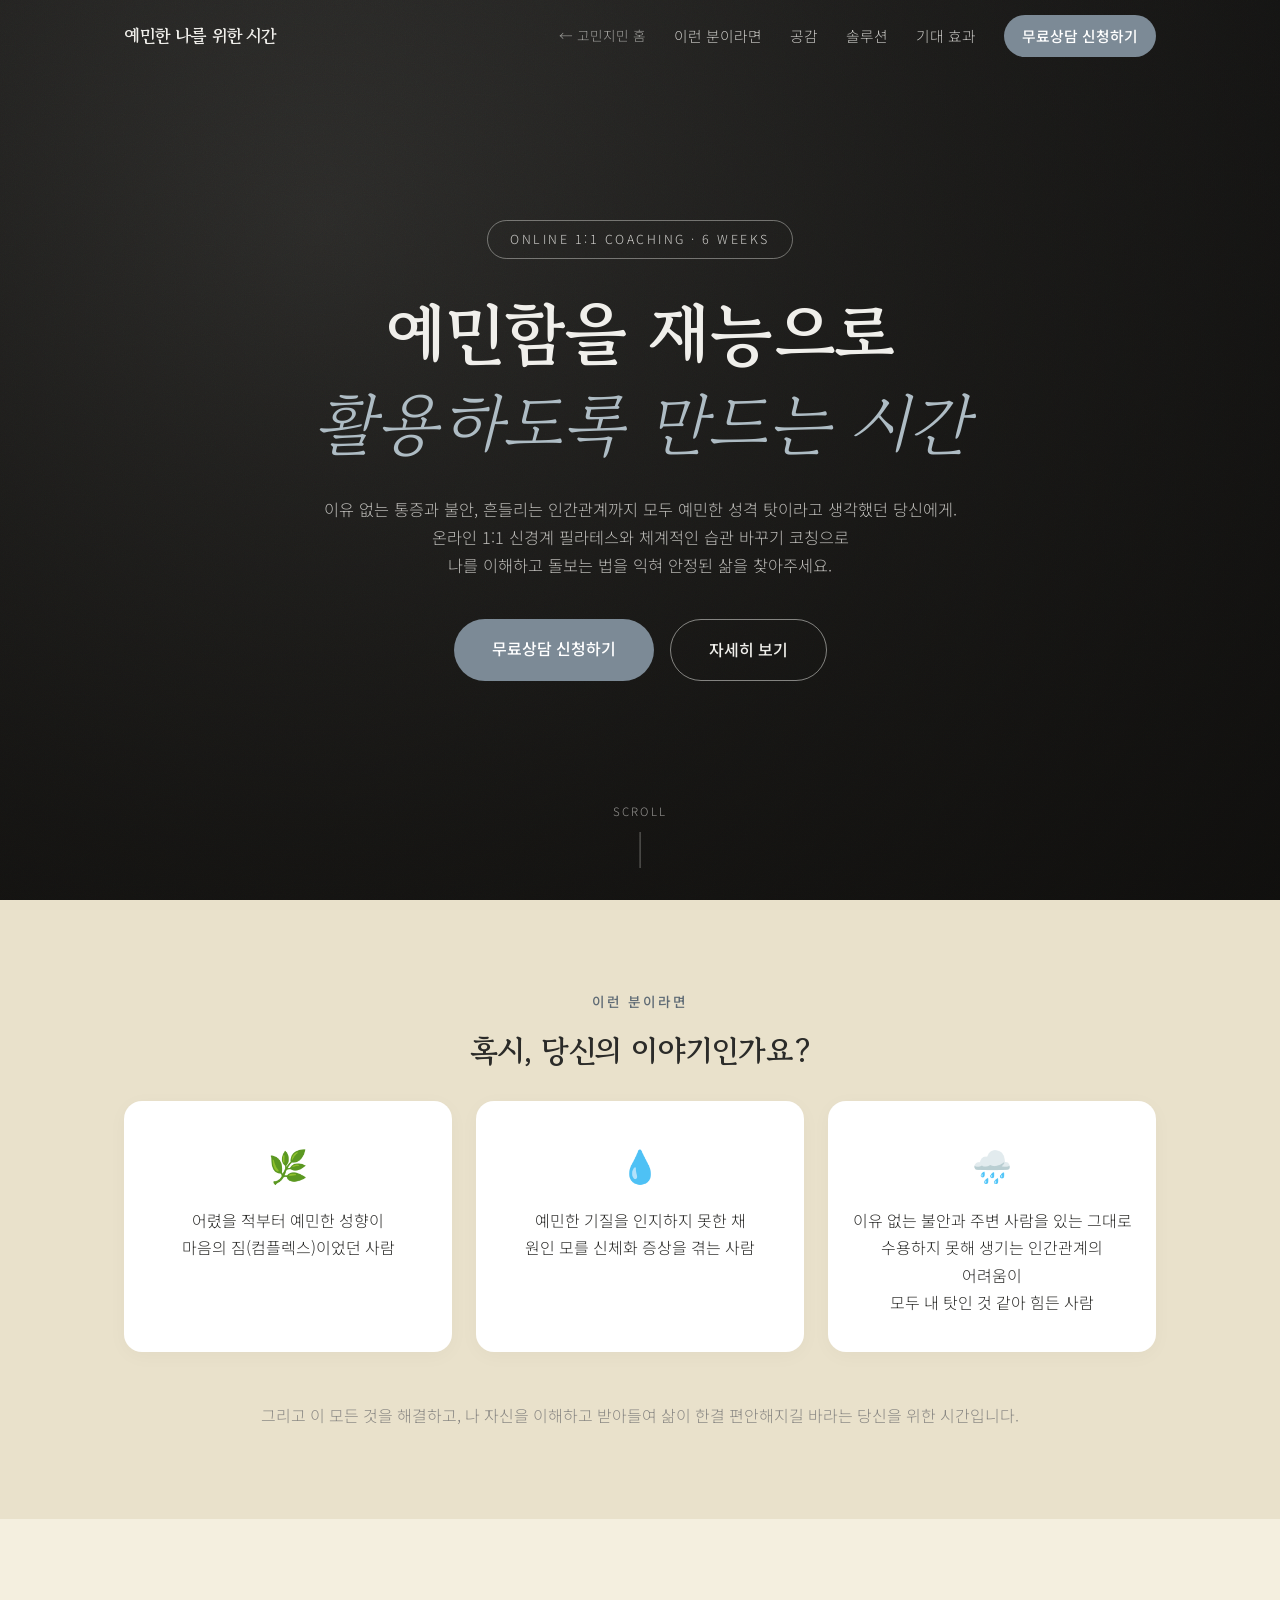
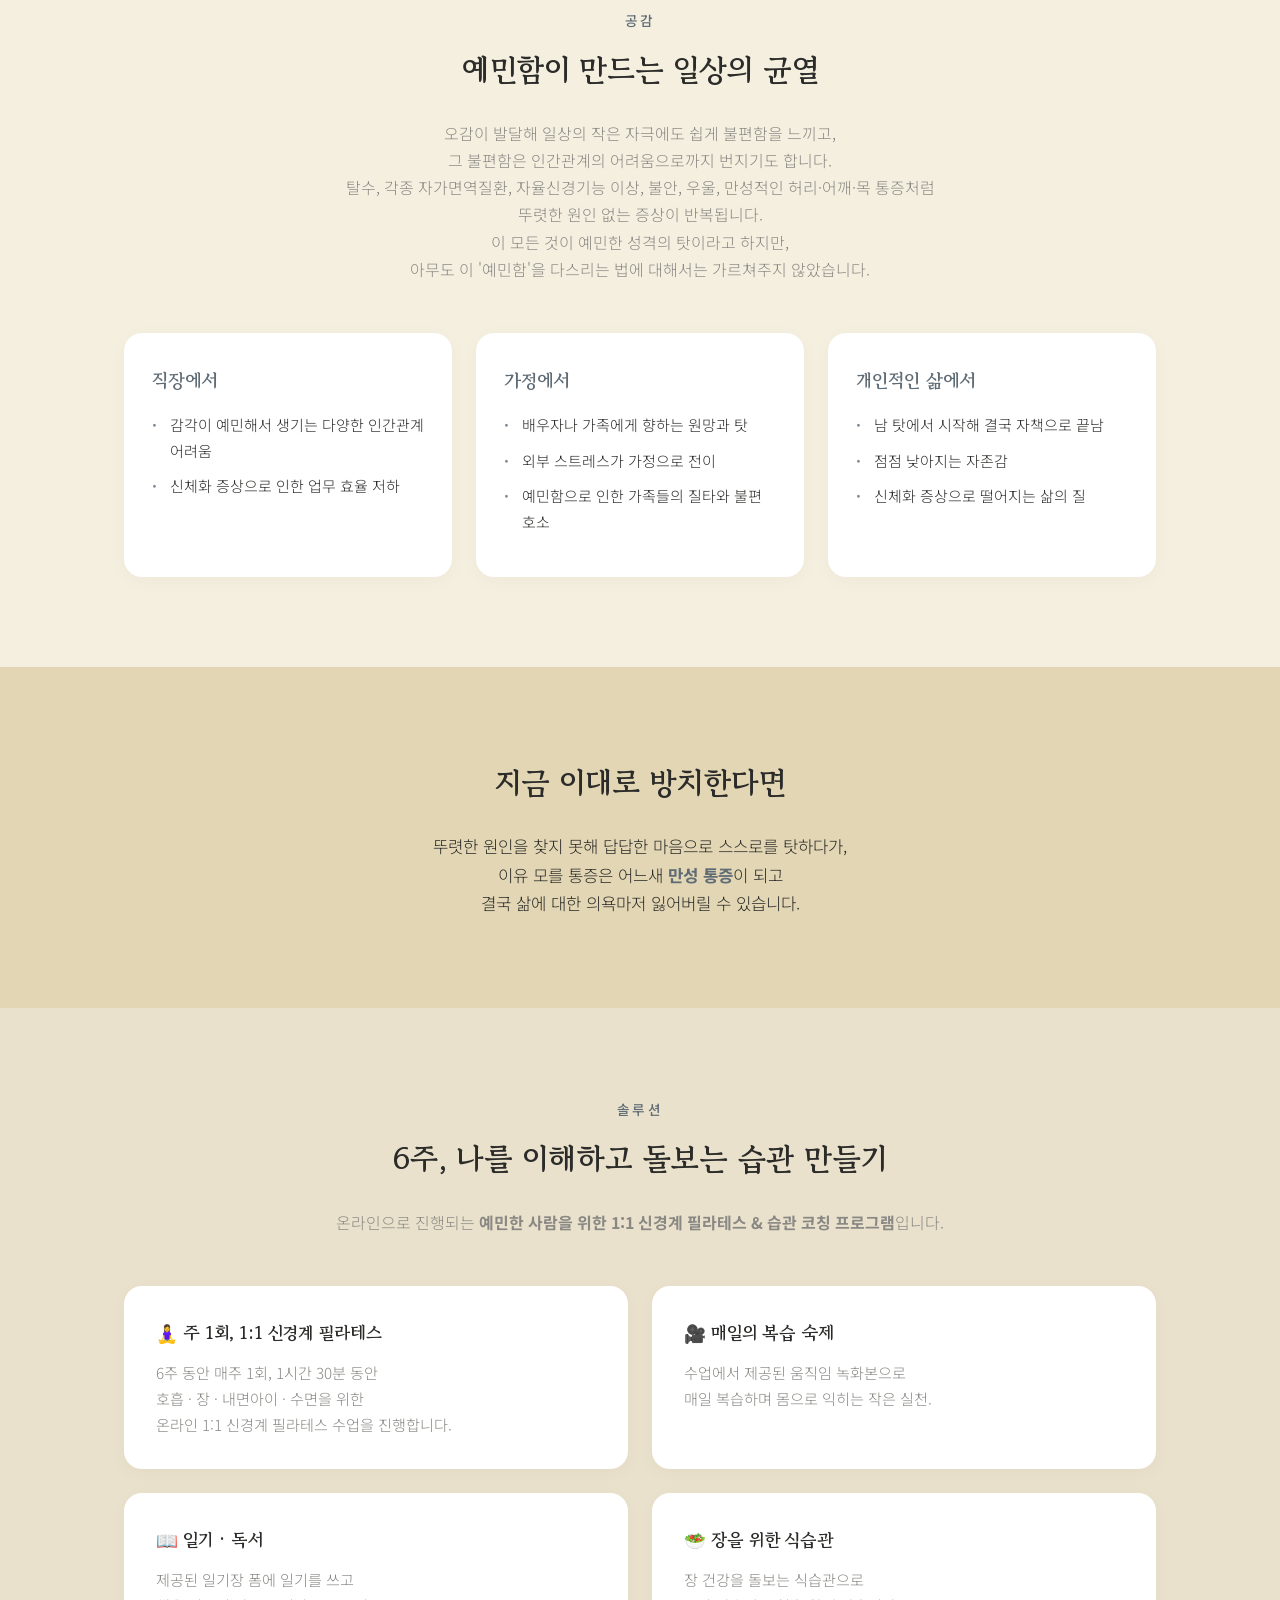
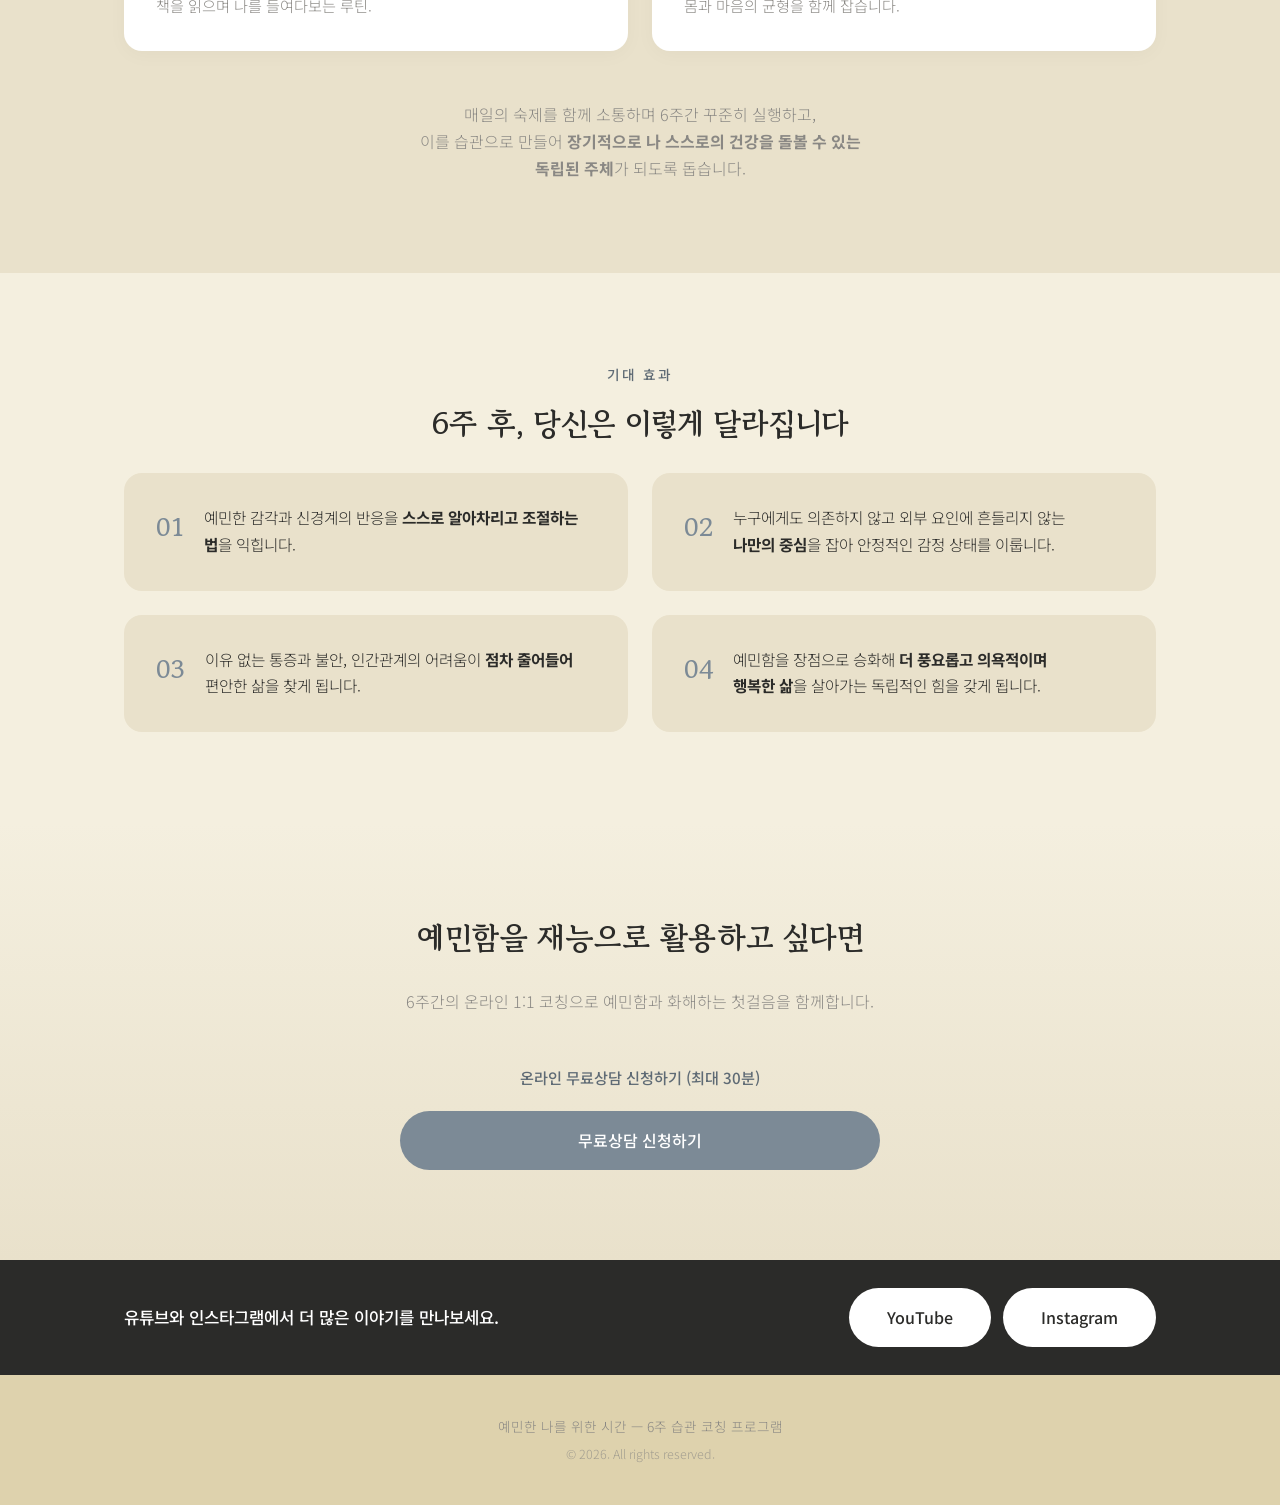
==== programs/sensitive-time/index.html @ d0cdda0f "Initial commit: 고민지민 코치 홈페이지" ====
<!DOCTYPE html>
<html lang="ko">
<head>
  <meta charset="UTF-8" />
  <meta name="viewport" content="width=device-width, initial-scale=1.0" />
  <title>예민한 나를 위한 시간 | 6주 습관 코칭 프로그램</title>
  <link rel="preconnect" href="https://fonts.googleapis.com">
  <link rel="preconnect" href="https://fonts.gstatic.com" crossorigin>
  <link href="https://fonts.googleapis.com/css2?family=Gowun+Batang:wght@400;700&family=Noto+Sans+KR:wght@300;400;500;700&display=swap" rel="stylesheet">
  <link rel="stylesheet" href="style.css" />
</head>
<body>

  <!-- Header -->
  <header class="header">
    <div class="container header__inner">
      <div class="logo">예민한 나를 위한 시간</div>
      <nav class="nav">
        <a href="../../index.html" class="nav__home">← 고민지민 홈</a>
        <a href="#about">이런 분이라면</a>
        <a href="#problem">공감</a>
        <a href="#solution">솔루션</a>
        <a href="#result">기대 효과</a>
        <a href="#apply" class="nav__cta">무료상담 신청하기</a>
      </nav>
    </div>
  </header>

  <!-- Hero -->
  <section class="hero">
    <div class="hero__bg"></div>
    <div class="container hero__inner">
      <p class="hero__badge">ONLINE 1:1 COACHING · 6 WEEKS</p>
      <h1 class="hero__title">
        예민함을 재능으로<br />
        <span class="hero__title--accent">활용하도록 만드는 시간</span>
      </h1>
      <p class="hero__desc">
        이유 없는 통증과 불안, 흔들리는 인간관계까지 모두 예민한 성격 탓이라고 생각했던 당신에게.<br />
        온라인 1:1 신경계 필라테스와 체계적인 습관 바꾸기 코칭으로<br />
        나를 이해하고 돌보는 법을 익혀 안정된 삶을 찾아주세요.
      </p>
      <div class="hero__actions">
        <a href="#apply" class="btn btn--primary">무료상담 신청하기</a>
        <a href="#about" class="btn btn--ghost">자세히 보기</a>
      </div>
    </div>
    <div class="hero__scroll">Scroll</div>
  </section>

  <!-- 타겟 고객 -->
  <section id="about" class="section section--alt">
    <div class="container">
      <p class="section__label">이런 분이라면</p>
      <h2 class="section__title">혹시, 당신의 이야기인가요?</h2>
      <div class="grid grid--3">
        <div class="card">
          <div class="card__icon">🌿</div>
          <p>어렸을 적부터 예민한 성향이<br />마음의 짐(컴플렉스)이었던 사람</p>
        </div>
        <div class="card">
          <div class="card__icon">💧</div>
          <p>예민한 기질을 인지하지 못한 채<br />원인 모를 신체화 증상을 겪는 사람</p>
        </div>
        <div class="card">
          <div class="card__icon">🌧️</div>
          <p>이유 없는 불안과 주변 사람을 있는 그대로<br />수용하지 못해 생기는 인간관계의 어려움이<br />모두 내 탓인 것 같아 힘든 사람</p>
        </div>
      </div>
      <p class="section__sub">
        그리고 이 모든 것을 해결하고, 나 자신을 이해하고 받아들여<br class="br-mobile" />
        삶이 한결 편안해지길 바라는 당신을 위한 시간입니다.
      </p>
    </div>
  </section>

  <!-- 문제 -->
  <section id="problem" class="section">
    <div class="container">
      <p class="section__label">공감</p>
      <h2 class="section__title">예민함이 만드는 일상의 균열</h2>
      <p class="section__sub">
        오감이 발달해 일상의 작은 자극에도 쉽게 불편함을 느끼고,<br />
        그 불편함은 인간관계의 어려움으로까지 번지기도 합니다.<br />
        탈수, 각종 자가면역질환, 자율신경기능 이상, 불안, 우울, 만성적인 허리·어깨·목 통증처럼<br />
        뚜렷한 원인 없는 증상이 반복됩니다.<br />
        이 모든 것이 예민한 성격의 탓이라고 하지만,<br />
        아무도 이 '예민함'을 다스리는 법에 대해서는 가르쳐주지 않았습니다.
      </p>

      <div class="grid grid--3">
        <div class="problem-card">
          <h3>직장에서</h3>
          <ul>
            <li>감각이 예민해서 생기는 다양한 인간관계 어려움</li>
            <li>신체화 증상으로 인한 업무 효율 저하</li>
          </ul>
        </div>
        <div class="problem-card">
          <h3>가정에서</h3>
          <ul>
            <li>배우자나 가족에게 향하는 원망과 탓</li>
            <li>외부 스트레스가 가정으로 전이</li>
            <li>예민함으로 인한 가족들의 질타와 불편 호소</li>
          </ul>
        </div>
        <div class="problem-card">
          <h3>개인적인 삶에서</h3>
          <ul>
            <li>남 탓에서 시작해 결국 자책으로 끝남</li>
            <li>점점 낮아지는 자존감</li>
            <li>신체화 증상으로 떨어지는 삶의 질</li>
          </ul>
        </div>
      </div>
    </div>
  </section>

  <!-- 최악의 상황 -->
  <section class="section section--warning">
    <div class="container">
      <h2 class="section__title section__title--center">
        지금 이대로 방치한다면
      </h2>
      <p class="warning__text">
        뚜렷한 원인을 찾지 못해 답답한 마음으로 스스로를 탓하다가,<br />
        이유 모를 통증은 어느새 <strong>만성 통증</strong>이 되고<br />
        결국 삶에 대한 의욕마저 잃어버릴 수 있습니다.
      </p>
    </div>
  </section>

  <!-- 솔루션 -->
  <section id="solution" class="section section--alt">
    <div class="container">
      <p class="section__label">솔루션</p>
      <h2 class="section__title">6주, 나를 이해하고 돌보는 습관 만들기</h2>
      <p class="section__sub">
        온라인으로 진행되는 <strong>예민한 사람을 위한 1:1 신경계 필라테스 &amp; 습관 코칭 프로그램</strong>입니다.
      </p>

      <div class="grid grid--2">
        <div class="solution-card">
          <h3>🧘‍♀️ 주 1회, 1:1 신경계 필라테스</h3>
          <p>6주 동안 매주 1회, 1시간 30분 동안<br />호흡 · 장 · 내면아이 · 수면을 위한<br />온라인 1:1 신경계 필라테스 수업을 진행합니다.</p>
        </div>
        <div class="solution-card">
          <h3>🎥 매일의 복습 숙제</h3>
          <p>수업에서 제공된 움직임 녹화본으로<br />매일 복습하며 몸으로 익히는 작은 실천.</p>
        </div>
        <div class="solution-card">
          <h3>📖 일기 · 독서</h3>
          <p>제공된 일기장 폼에 일기를 쓰고<br />책을 읽으며 나를 들여다보는 루틴.</p>
        </div>
        <div class="solution-card">
          <h3>🥗 장을 위한 식습관</h3>
          <p>장 건강을 돌보는 식습관으로<br />몸과 마음의 균형을 함께 잡습니다.</p>
        </div>
      </div>

      <p class="section__sub">
        매일의 숙제를 함께 소통하며 6주간 꾸준히 실행하고,<br />
        이를 습관으로 만들어 <strong>장기적으로 나 스스로의 건강을 돌볼 수 있는<br />
        독립된 주체</strong>가 되도록 돕습니다.
      </p>
    </div>
  </section>

  <!-- 결과 -->
  <section id="result" class="section">
    <div class="container">
      <p class="section__label">기대 효과</p>
      <h2 class="section__title">6주 후, 당신은 이렇게 달라집니다</h2>
      <div class="grid grid--2">
        <div class="result-card">
          <div class="result-card__num">01</div>
          <p>예민한 감각과 신경계의 반응을 <strong>스스로 알아차리고 조절하는 법</strong>을 익힙니다.</p>
        </div>
        <div class="result-card">
          <div class="result-card__num">02</div>
          <p>누구에게도 의존하지 않고 외부 요인에 흔들리지 않는<br /><strong>나만의 중심</strong>을 잡아 안정적인 감정 상태를 이룹니다.</p>
        </div>
        <div class="result-card">
          <div class="result-card__num">03</div>
          <p>이유 없는 통증과 불안, 인간관계의 어려움이 <strong>점차 줄어들어</strong><br />편안한 삶을 찾게 됩니다.</p>
        </div>
        <div class="result-card">
          <div class="result-card__num">04</div>
          <p>예민함을 장점으로 승화해 <strong>더 풍요롭고 의욕적이며<br />행복한 삶</strong>을 살아가는 독립적인 힘을 갖게 됩니다.</p>
        </div>
      </div>
    </div>
  </section>

  <!-- CTA / 신청 -->
  <section id="apply" class="section section--cta">
    <div class="container cta__inner">
      <h2 class="section__title section__title--center">
        예민함을 재능으로<br class="br-mobile" /> 활용하고 싶다면
      </h2>
      <p class="section__sub">
        6주간의 온라인 1:1 코칭으로<br class="br-mobile" />
        예민함과 화해하는 첫걸음을 함께합니다.
      </p>

      <p class="apply-form__label">온라인 무료상담 신청하기 (최대 30분)</p>

      <div class="apply-form">
        <a href="https://forms.gle/HXwaWo4MvKSpgXP17" target="_blank" rel="noopener" class="btn btn--primary btn--block">무료상담 신청하기</a>
      </div>
    </div>
  </section>

  <!-- 소셜 배너 -->
  <section id="social-banner" class="banner banner--social">
    <div class="container banner__inner">
      <p class="banner__text">
        유튜브와 인스타그램에서<br class="br-mobile" />
        더 많은 이야기를 만나보세요.
      </p>
      <div class="banner__links">
        <a href="https://youtube.com/@gomin_jimin" target="_blank" rel="noopener" class="btn btn--banner">YouTube</a>
        <a href="https://www.instagram.com/gominjimin" target="_blank" rel="noopener" class="btn btn--banner">Instagram</a>
      </div>
    </div>
  </section>

  <footer class="footer">
    <div class="container">
      <p>예민한 나를 위한 시간 — 6주 습관 코칭 프로그램</p>
      <p class="footer__sub">© 2026. All rights reserved.</p>
    </div>
  </footer>

  <script src="script.js"></script>
</body>
</html>
---- programs/sensitive-time/style.css ----
:root {
  --color-bg: #f4efdf;
  --color-bg-alt: #e9e1cb;
  --color-primary: #7c8a96;
  --color-primary-dark: #5f6b75;
  --color-text: #2b2b29;
  --color-text-light: #8a8884;
  --color-warning-bg: #e2d6b4;
  --color-card-bg: #ffffff;
  --radius: 18px;
  --max-width: 1080px;
}

* {
  margin: 0;
  padding: 0;
  box-sizing: border-box;
}

html {
  scroll-behavior: smooth;
}

body {
  font-family: 'Noto Sans KR', sans-serif;
  color: var(--color-text);
  background-color: var(--color-bg);
  line-height: 1.7;
  font-weight: 300;
  word-break: keep-all;
}

h1, h2, h3 {
  font-family: 'Gowun Batang', serif;
  font-weight: 700;
  color: var(--color-text);
}

.container {
  max-width: var(--max-width);
  margin: 0 auto;
  padding: 0 24px;
}

a {
  text-decoration: none;
  color: inherit;
}

ul {
  list-style: none;
}

/* Header */
.header {
  position: fixed;
  top: 0;
  left: 0;
  right: 0;
  z-index: 100;
  background-color: transparent;
  border-bottom: 1px solid transparent;
  transition: background-color 0.3s ease, border-color 0.3s ease;
}

.header--scrolled {
  background-color: rgba(244, 239, 223, 0.9);
  backdrop-filter: blur(8px);
  border-bottom: 1px solid rgba(0, 0, 0, 0.05);
}

.header__inner {
  display: flex;
  justify-content: space-between;
  align-items: center;
  height: 72px;
}

.logo {
  font-family: 'Gowun Batang', serif;
  font-size: 1.1rem;
  font-weight: 700;
  letter-spacing: -0.02em;
  color: #f0efeb;
  transition: color 0.3s ease;
}

.header--scrolled .logo {
  color: var(--color-text);
}

.nav {
  display: flex;
  align-items: center;
  gap: 28px;
  font-size: 0.92rem;
  color: rgba(240, 239, 235, 0.8);
  transition: color 0.3s ease;
}

.header--scrolled .nav {
  color: var(--color-text-light);
}

.nav a:hover {
  color: var(--color-primary-dark);
}

.nav__home {
  opacity: 0.75;
  font-size: 0.85rem;
}

.nav__cta {
  background-color: var(--color-primary);
  color: #fff !important;
  padding: 8px 18px;
  border-radius: 999px;
  font-weight: 500;
}

.nav__cta:hover {
  background-color: var(--color-primary-dark);
}

/* Hero */
.hero {
  position: relative;
  min-height: 100vh;
  display: flex;
  flex-direction: column;
  justify-content: center;
  align-items: center;
  text-align: center;
  color: #f0efeb;
  overflow: hidden;
  padding: 0 24px;
}

.hero__bg {
  position: absolute;
  inset: 0;
  z-index: -2;
  background:
    linear-gradient(180deg, rgba(15, 14, 12, 0.45) 0%, rgba(15, 14, 12, 0.78) 100%),
    radial-gradient(circle at 25% 25%, #4a4a48 0%, #262625 55%, #121212 100%);
}

.hero__bg::after {
  content: '';
  position: absolute;
  inset: 0;
  z-index: -1;
  opacity: 0.2;
  mix-blend-mode: overlay;
  background-image: url("data:image/svg+xml,%3Csvg xmlns='http://www.w3.org/2000/svg' width='200' height='200'%3E%3Cfilter id='n'%3E%3CfeTurbulence type='fractalNoise' baseFrequency='0.9' numOctaves='3' stitchTiles='stitch'/%3E%3C/filter%3E%3Crect width='100%25' height='100%25' filter='url(%23n)'/%3E%3C/svg%3E");
}

.hero__inner {
  position: relative;
  z-index: 1;
  display: flex;
  flex-direction: column;
  align-items: center;
}

.hero__badge {
  display: inline-block;
  border: 1px solid rgba(240, 239, 235, 0.4);
  border-radius: 999px;
  padding: 8px 22px;
  font-size: 0.78rem;
  letter-spacing: 0.2em;
  text-transform: uppercase;
  color: rgba(240, 239, 235, 0.85);
  margin-bottom: 28px;
}

.hero__title {
  font-size: clamp(2.4rem, 6vw, 4.2rem);
  line-height: 1.35;
  margin-bottom: 28px;
  letter-spacing: -0.01em;
  color: #f0efeb;
}

.hero__title--accent {
  font-style: italic;
  font-weight: 400;
  color: #aebcc4;
}

.hero__desc {
  font-size: 1.02rem;
  color: rgba(240, 239, 235, 0.75);
  margin-bottom: 40px;
  max-width: 680px;
}

.hero__actions {
  display: flex;
  gap: 16px;
  flex-wrap: wrap;
  justify-content: center;
}

.hero__scroll {
  position: absolute;
  bottom: 32px;
  left: 50%;
  transform: translateX(-50%);
  font-size: 0.72rem;
  letter-spacing: 0.2em;
  text-transform: uppercase;
  color: rgba(240, 239, 235, 0.6);
  display: flex;
  flex-direction: column;
  align-items: center;
  gap: 10px;
  z-index: 1;
}

.hero__scroll::after {
  content: '';
  display: block;
  width: 1px;
  height: 36px;
  background: rgba(240, 239, 235, 0.4);
  animation: scrollLine 2s ease-in-out infinite;
}

@keyframes scrollLine {
  0%, 100% { transform: scaleY(1); opacity: 0.6; }
  50% { transform: scaleY(0.4); opacity: 1; }
}

/* Buttons */
.btn {
  display: inline-block;
  padding: 16px 38px;
  border-radius: 999px;
  font-size: 1rem;
  font-weight: 500;
  transition: all 0.2s ease;
}

.btn--primary {
  background-color: var(--color-primary);
  color: #fff;
  border: none;
  cursor: pointer;
}

.btn--primary:hover {
  background-color: var(--color-primary-dark);
  transform: translateY(-2px);
}

.btn--ghost {
  border: 1px solid rgba(240, 239, 235, 0.5);
  color: #f0efeb;
  background-color: transparent;
}

.btn--ghost:hover {
  background-color: rgba(240, 239, 235, 0.1);
  transform: translateY(-2px);
}

.btn--block {
  width: 100%;
  text-align: center;
}

/* Sections */
.section {
  padding: 90px 0;
}

.section--alt {
  background-color: var(--color-bg-alt);
}

.section__label {
  text-align: center;
  color: var(--color-primary-dark);
  font-size: 0.85rem;
  font-weight: 500;
  letter-spacing: 0.15em;
  text-transform: uppercase;
  margin-bottom: 12px;
}

.section__title {
  text-align: center;
  font-size: 1.9rem;
  margin-bottom: 24px;
}

.section__title--center {
  margin-bottom: 24px;
}

.section__sub {
  text-align: center;
  color: var(--color-text-light);
  font-size: 1rem;
  max-width: 760px;
  margin: 0 auto 50px;
}

.section .section__sub:last-child {
  margin-bottom: 0;
  margin-top: 50px;
}

/* Grid & Cards */
.grid {
  display: grid;
  gap: 24px;
  margin-bottom: 0;
}

.grid--3 {
  grid-template-columns: repeat(3, 1fr);
}

.grid--2 {
  grid-template-columns: repeat(2, 1fr);
}

.card {
  background-color: var(--color-card-bg);
  border-radius: var(--radius);
  padding: 36px 24px;
  text-align: center;
  box-shadow: 0 4px 20px rgba(0, 0, 0, 0.03);
}

.card__icon {
  font-size: 2rem;
  margin-bottom: 16px;
}

.problem-card {
  background-color: var(--color-card-bg);
  border-radius: var(--radius);
  padding: 32px 28px;
  box-shadow: 0 4px 20px rgba(0, 0, 0, 0.03);
}

.problem-card h3 {
  font-size: 1.15rem;
  margin-bottom: 16px;
  color: var(--color-primary-dark);
}

.problem-card ul li {
  position: relative;
  padding-left: 18px;
  margin-bottom: 10px;
  font-size: 0.94rem;
  color: var(--color-text);
}

.problem-card ul li::before {
  content: '·';
  position: absolute;
  left: 0;
  color: var(--color-primary);
  font-weight: 700;
}

.solution-card {
  background-color: var(--color-card-bg);
  border-radius: var(--radius);
  padding: 32px;
  box-shadow: 0 4px 20px rgba(0, 0, 0, 0.03);
}

.solution-card h3 {
  font-size: 1.1rem;
  margin-bottom: 12px;
}

.solution-card p {
  color: var(--color-text-light);
  font-size: 0.95rem;
}

/* Warning section */
.section--warning {
  background-color: var(--color-warning-bg);
  text-align: center;
}

.warning__text {
  max-width: 600px;
  margin: 0 auto;
  font-size: 1.05rem;
  color: var(--color-text);
}

.warning__text strong {
  color: #5f6b75;
}

/* Result cards */
.result-card {
  background-color: var(--color-bg-alt);
  border-radius: var(--radius);
  padding: 32px;
  display: flex;
  gap: 20px;
  align-items: flex-start;
}

.result-card__num {
  font-family: 'Gowun Batang', serif;
  font-size: 1.6rem;
  color: var(--color-primary);
  font-weight: 700;
  flex-shrink: 0;
}

.result-card p {
  font-size: 0.98rem;
}

/* CTA */
.section--cta {
  background: linear-gradient(180deg, var(--color-bg) 0%, var(--color-bg-alt) 100%);
}

.cta__inner {
  text-align: center;
}

.apply-form__label {
  text-align: center;
  color: var(--color-primary-dark);
  font-weight: 500;
  font-size: 0.95rem;
  margin-bottom: 20px;
}

.apply-form {
  max-width: 480px;
  margin: 0 auto;
}

/* Social Banner */
.banner {
  background-color: #2b2b29;
  padding: 28px 0;
}

.banner__inner {
  display: flex;
  align-items: center;
  justify-content: space-between;
  flex-wrap: wrap;
  gap: 18px;
}

.banner__text {
  color: #fff;
  font-size: 1.05rem;
  font-weight: 500;
}

.banner__links {
  display: flex;
  gap: 12px;
  flex-wrap: wrap;
}

.btn--banner {
  background-color: #fff;
  color: #2b2b29;
  white-space: nowrap;
}

.btn--banner:hover {
  background-color: #f0efeb;
  transform: translateY(-2px);
}

/* Footer */
.footer {
  background-color: #ded2ad;
  padding: 40px 0;
  text-align: center;
  color: var(--color-text-light);
  font-size: 0.85rem;
}

.footer__sub {
  margin-top: 6px;
  font-size: 0.78rem;
  opacity: 0.7;
}

/* Responsive */
.br-mobile {
  display: none;
}

@media (max-width: 768px) {
  .nav {
    gap: 14px;
    font-size: 0.82rem;
  }

  .hero {
    padding: 70px 0 60px;
  }

  .hero__title {
    font-size: 1.9rem;
  }

  .section {
    padding: 60px 0;
  }

  .grid--3,
  .grid--2 {
    grid-template-columns: 1fr;
  }

  .banner__inner {
    flex-direction: column;
    align-items: center;
    text-align: center;
  }

  .banner__links {
    justify-content: center;
  }

  .br-mobile {
    display: inline;
  }
}

@media (max-width: 480px) {
  .nav a:not(.nav__cta) {
    display: none;
  }
}
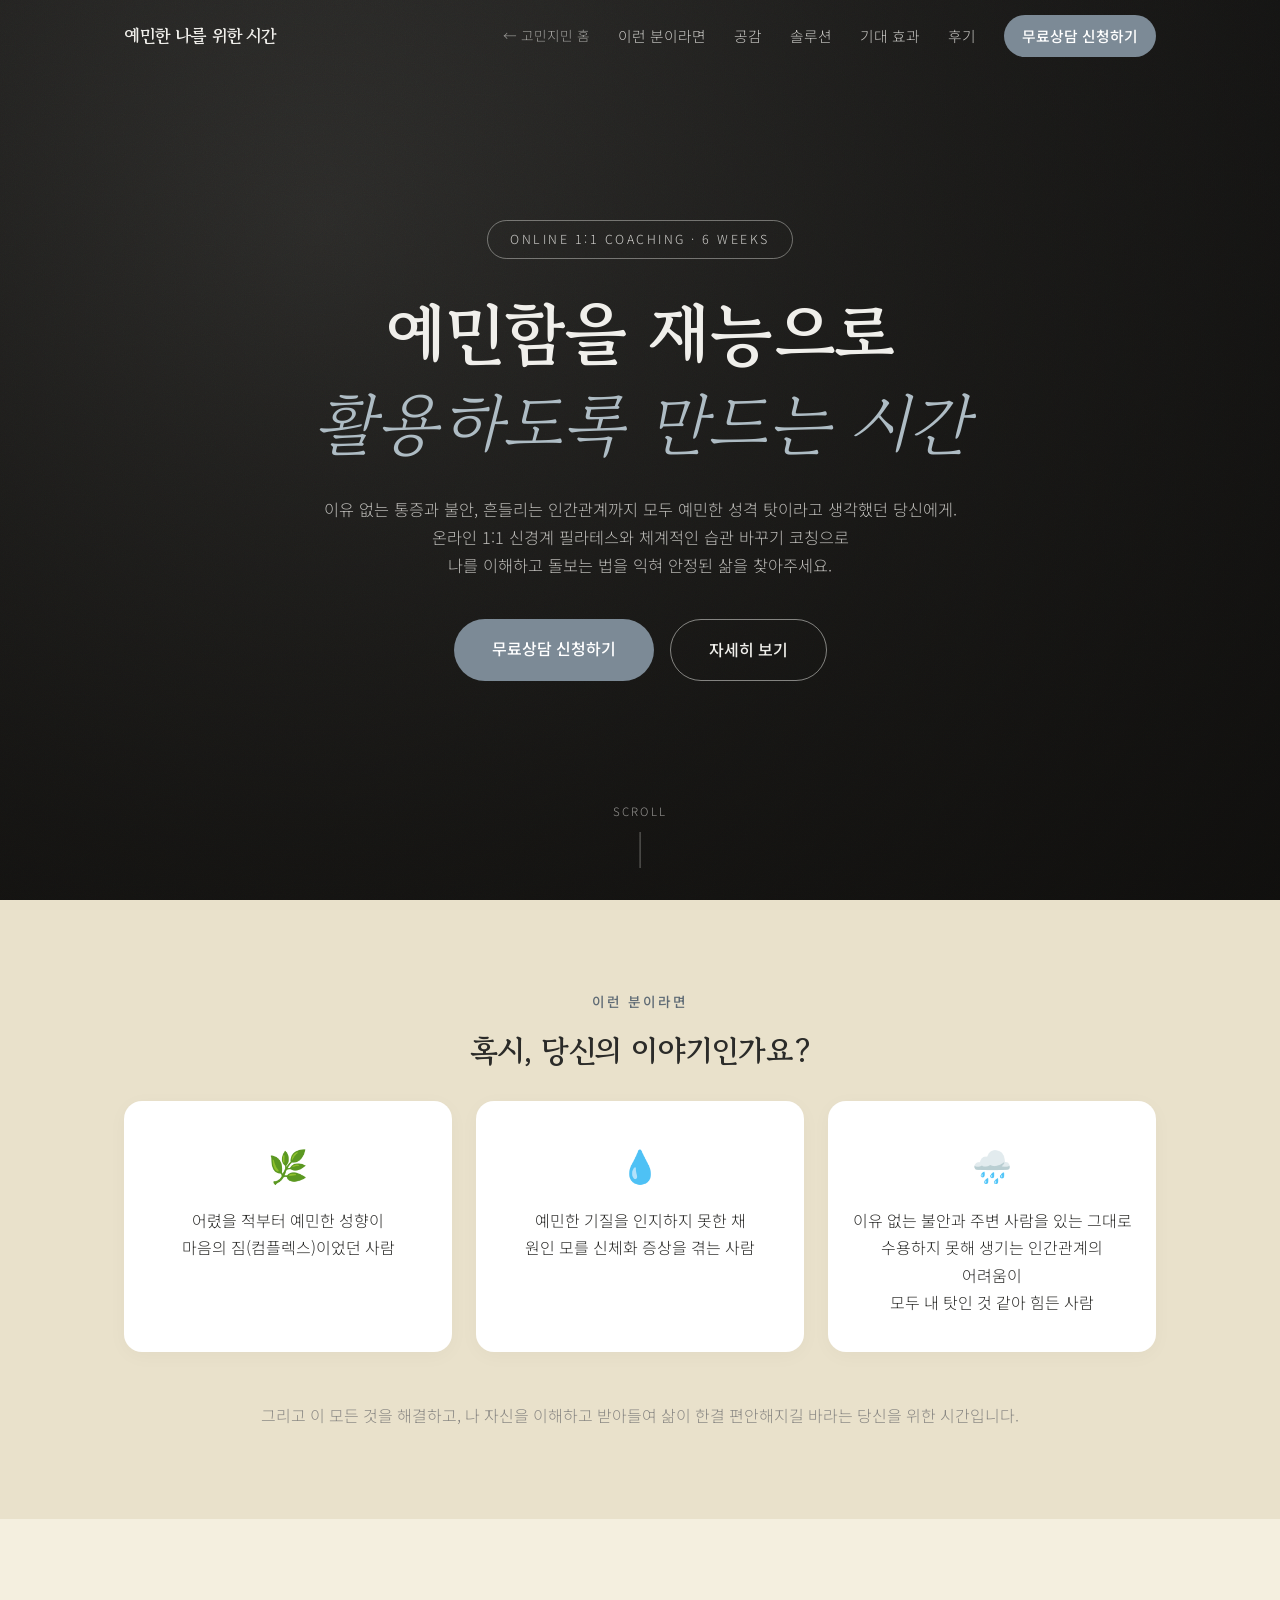
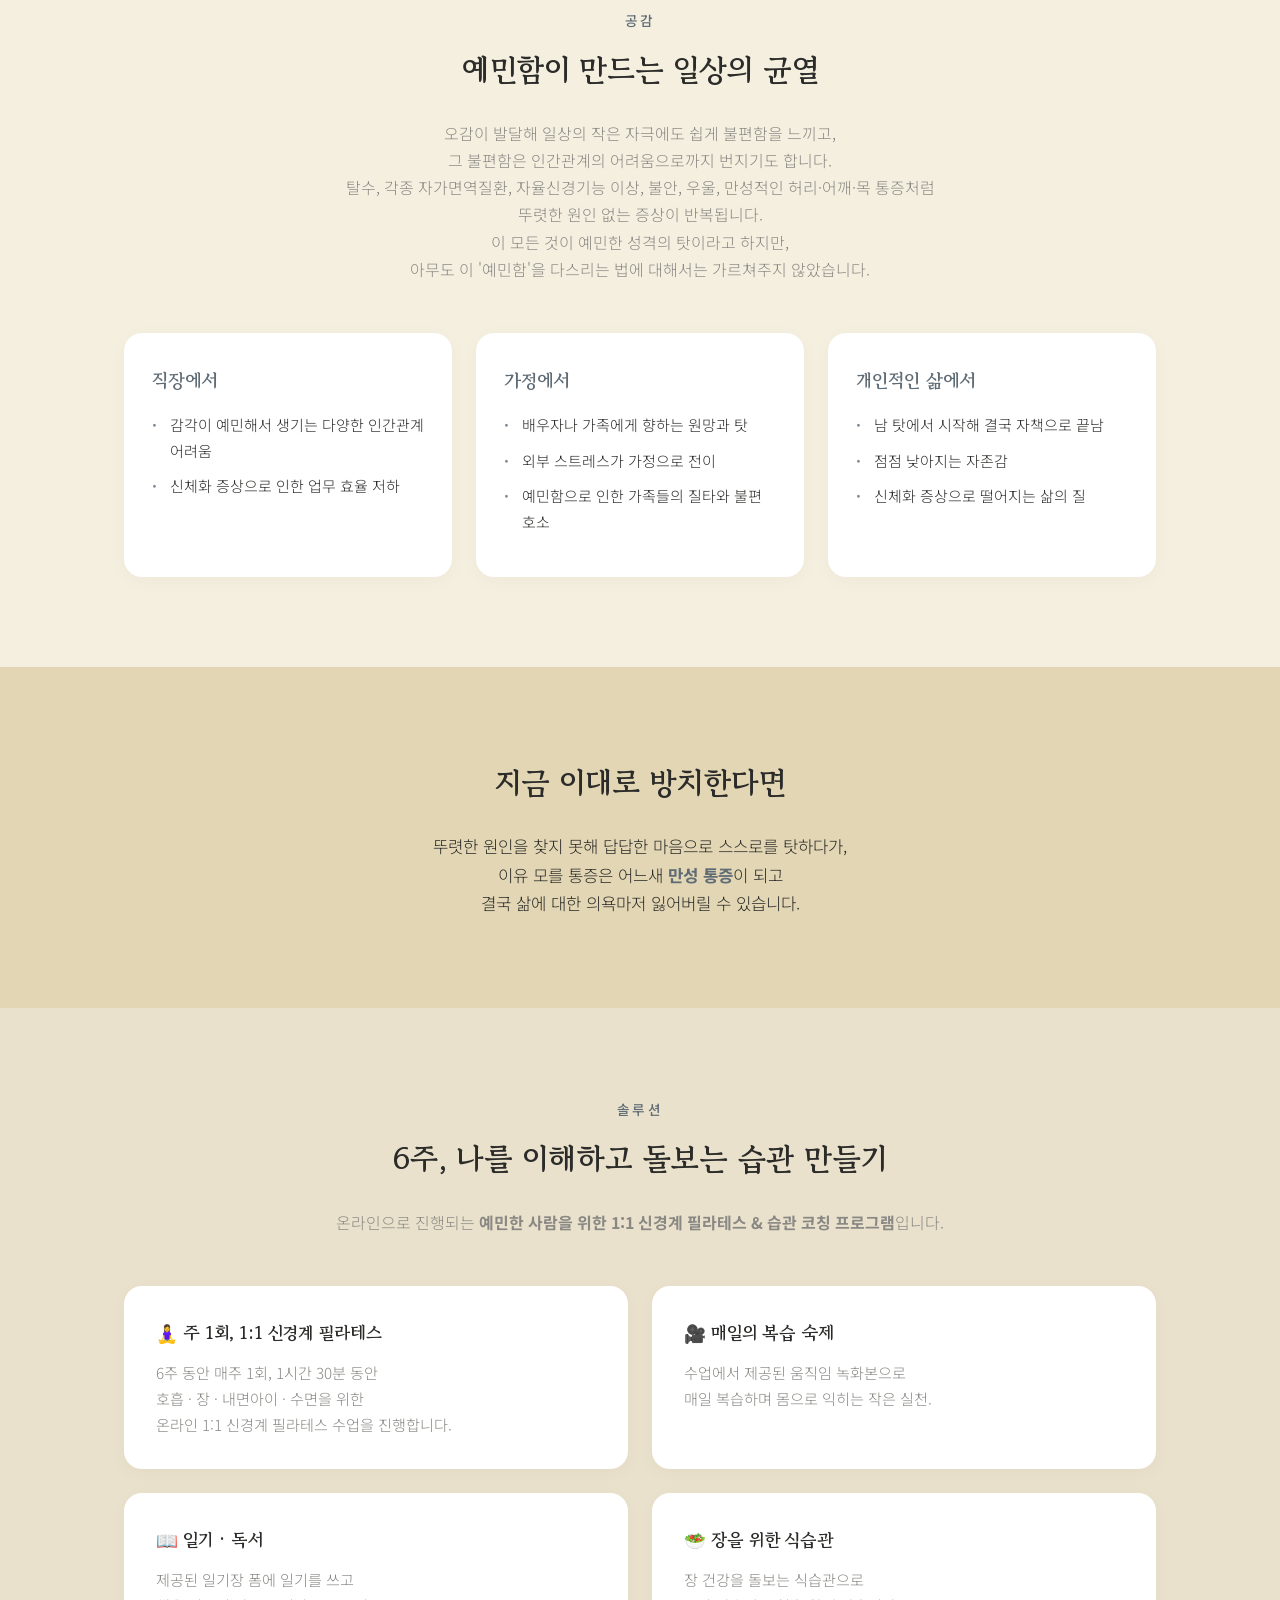
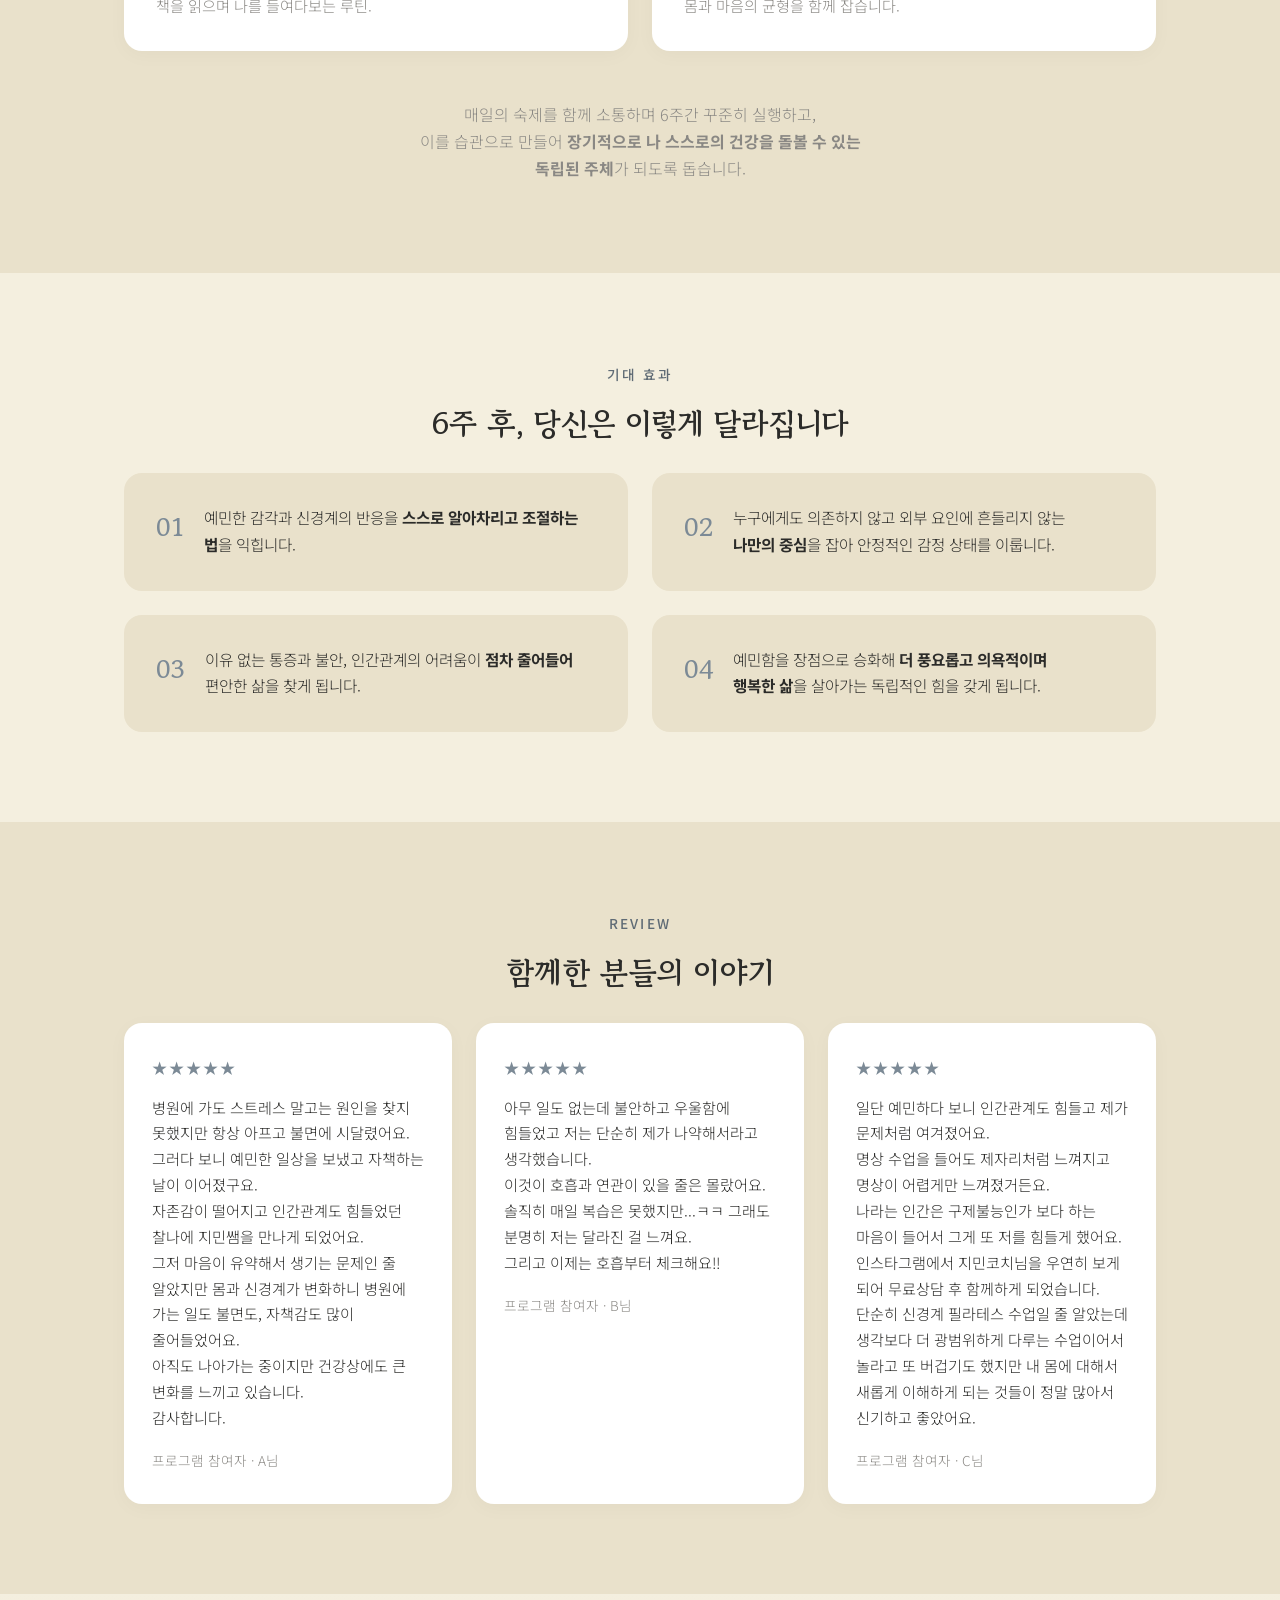
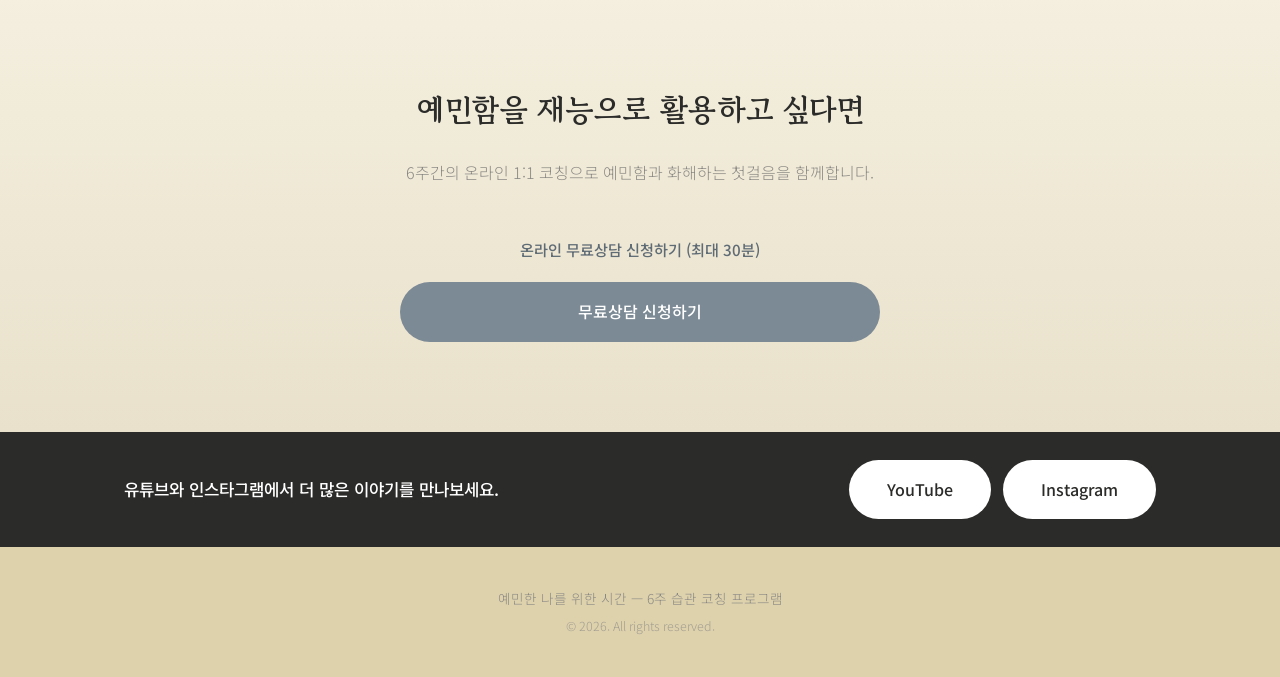
==== commit ab6c9855: "후기 맞춤법 수정 및 프로그램 상세페이지에 후기 섹션 추가" ====
--- a/programs/sensitive-time/index.html
+++ b/programs/sensitive-time/index.html
@@ -21,6 +21,7 @@
         <a href="#problem">공감</a>
         <a href="#solution">솔루션</a>
         <a href="#result">기대 효과</a>
+        <a href="#review">후기</a>
         <a href="#apply" class="nav__cta">무료상담 신청하기</a>
       </nav>
     </div>
@@ -192,6 +193,50 @@
     </div>
   </section>
 
+  <!-- 후기 -->
+  <section id="review" class="section section--alt">
+    <div class="container">
+      <p class="section__label">Review</p>
+      <h2 class="section__title">함께한 분들의 이야기</h2>
+
+      <div class="grid grid--3">
+        <div class="review-card">
+          <div class="review-card__stars">★★★★★</div>
+          <p class="review-card__text">
+            병원에 가도 스트레스 말고는 원인을 찾지 못했지만 항상 아프고 불면에 시달렸어요.<br />
+            그러다 보니 예민한 일상을 보냈고 자책하는 날이 이어졌구요.<br />
+            자존감이 떨어지고 인간관계도 힘들었던 찰나에 지민쌤을 만나게 되었어요.<br />
+            그저 마음이 유약해서 생기는 문제인 줄 알았지만 몸과 신경계가 변화하니 병원에 가는 일도 불면도, 자책감도 많이 줄어들었어요.<br />
+            아직도 나아가는 중이지만 건강상에도 큰 변화를 느끼고 있습니다.<br />
+            감사합니다.
+          </p>
+          <p class="review-card__author">프로그램 참여자 · A님</p>
+        </div>
+        <div class="review-card">
+          <div class="review-card__stars">★★★★★</div>
+          <p class="review-card__text">
+            아무 일도 없는데 불안하고 우울함에 힘들었고 저는 단순히 제가 나약해서라고 생각했습니다.<br />
+            이것이 호흡과 연관이 있을 줄은 몰랐어요.<br />
+            솔직히 매일 복습은 못했지만...ㅋㅋ 그래도 분명히 저는 달라진 걸 느껴요.<br />
+            그리고 이제는 호흡부터 체크해요!!
+          </p>
+          <p class="review-card__author">프로그램 참여자 · B님</p>
+        </div>
+        <div class="review-card">
+          <div class="review-card__stars">★★★★★</div>
+          <p class="review-card__text">
+            일단 예민하다 보니 인간관계도 힘들고 제가 문제처럼 여겨졌어요.<br />
+            명상 수업을 들어도 제자리처럼 느껴지고 명상이 어렵게만 느껴졌거든요.<br />
+            나라는 인간은 구제불능인가 보다 하는 마음이 들어서 그게 또 저를 힘들게 했어요.<br />
+            인스타그램에서 지민코치님을 우연히 보게 되어 무료상담 후 함께하게 되었습니다.<br />
+            단순히 신경계 필라테스 수업일 줄 알았는데 생각보다 더 광범위하게 다루는 수업이어서 놀라고 또 버겁기도 했지만 내 몸에 대해서 새롭게 이해하게 되는 것들이 정말 많아서 신기하고 좋았어요.
+          </p>
+          <p class="review-card__author">프로그램 참여자 · C님</p>
+        </div>
+      </div>
+    </div>
+  </section>
+
   <!-- CTA / 신청 -->
   <section id="apply" class="section section--cta">
     <div class="container cta__inner">
--- a/programs/sensitive-time/style.css
+++ b/programs/sensitive-time/style.css
@@ -427,6 +427,32 @@
   font-size: 0.98rem;
 }
 
+/* Review cards */
+.review-card {
+  background-color: var(--color-card-bg);
+  border-radius: var(--radius);
+  padding: 32px 28px;
+  box-shadow: 0 4px 20px rgba(0, 0, 0, 0.03);
+}
+
+.review-card__stars {
+  color: var(--color-primary);
+  font-size: 0.95rem;
+  margin-bottom: 14px;
+  letter-spacing: 2px;
+}
+
+.review-card__text {
+  font-size: 0.95rem;
+  margin-bottom: 18px;
+  color: var(--color-text);
+}
+
+.review-card__author {
+  font-size: 0.85rem;
+  color: var(--color-text-light);
+}
+
 /* CTA */
 .section--cta {
   background: linear-gradient(180deg, var(--color-bg) 0%, var(--color-bg-alt) 100%);
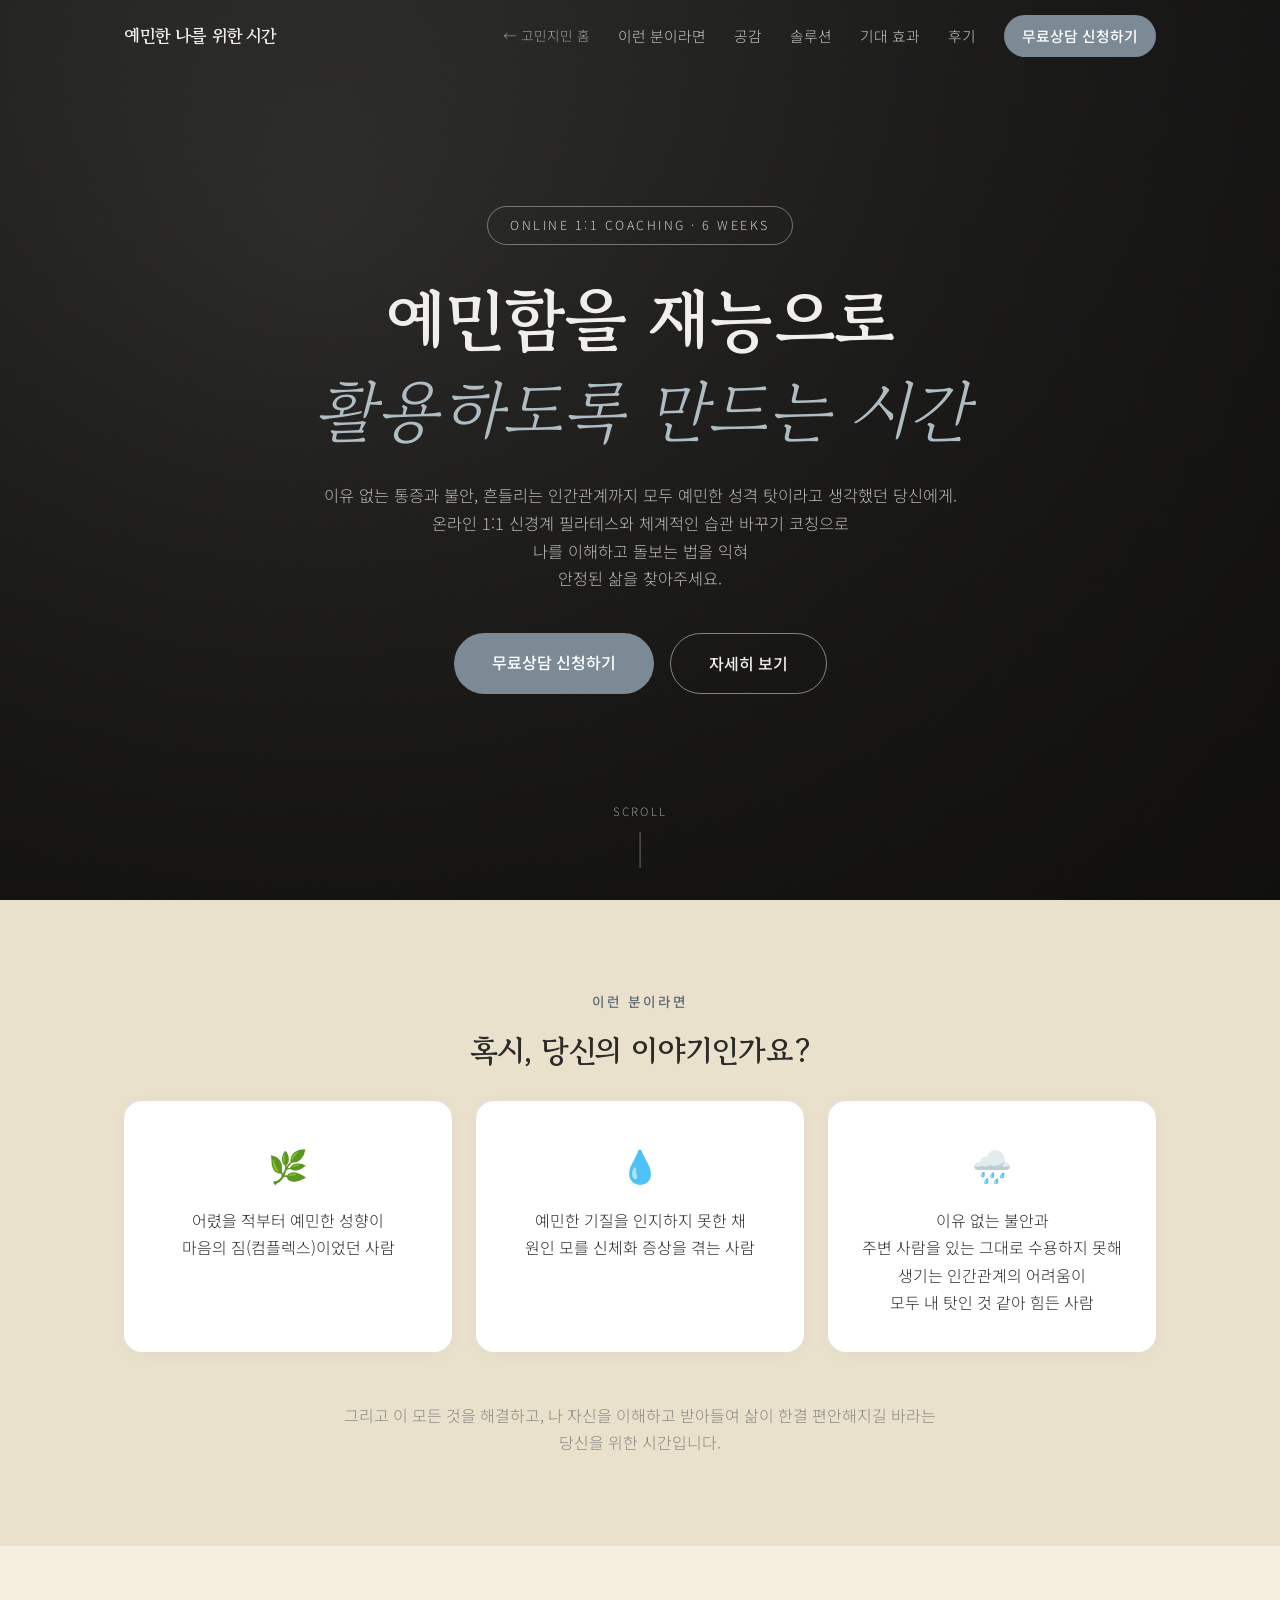
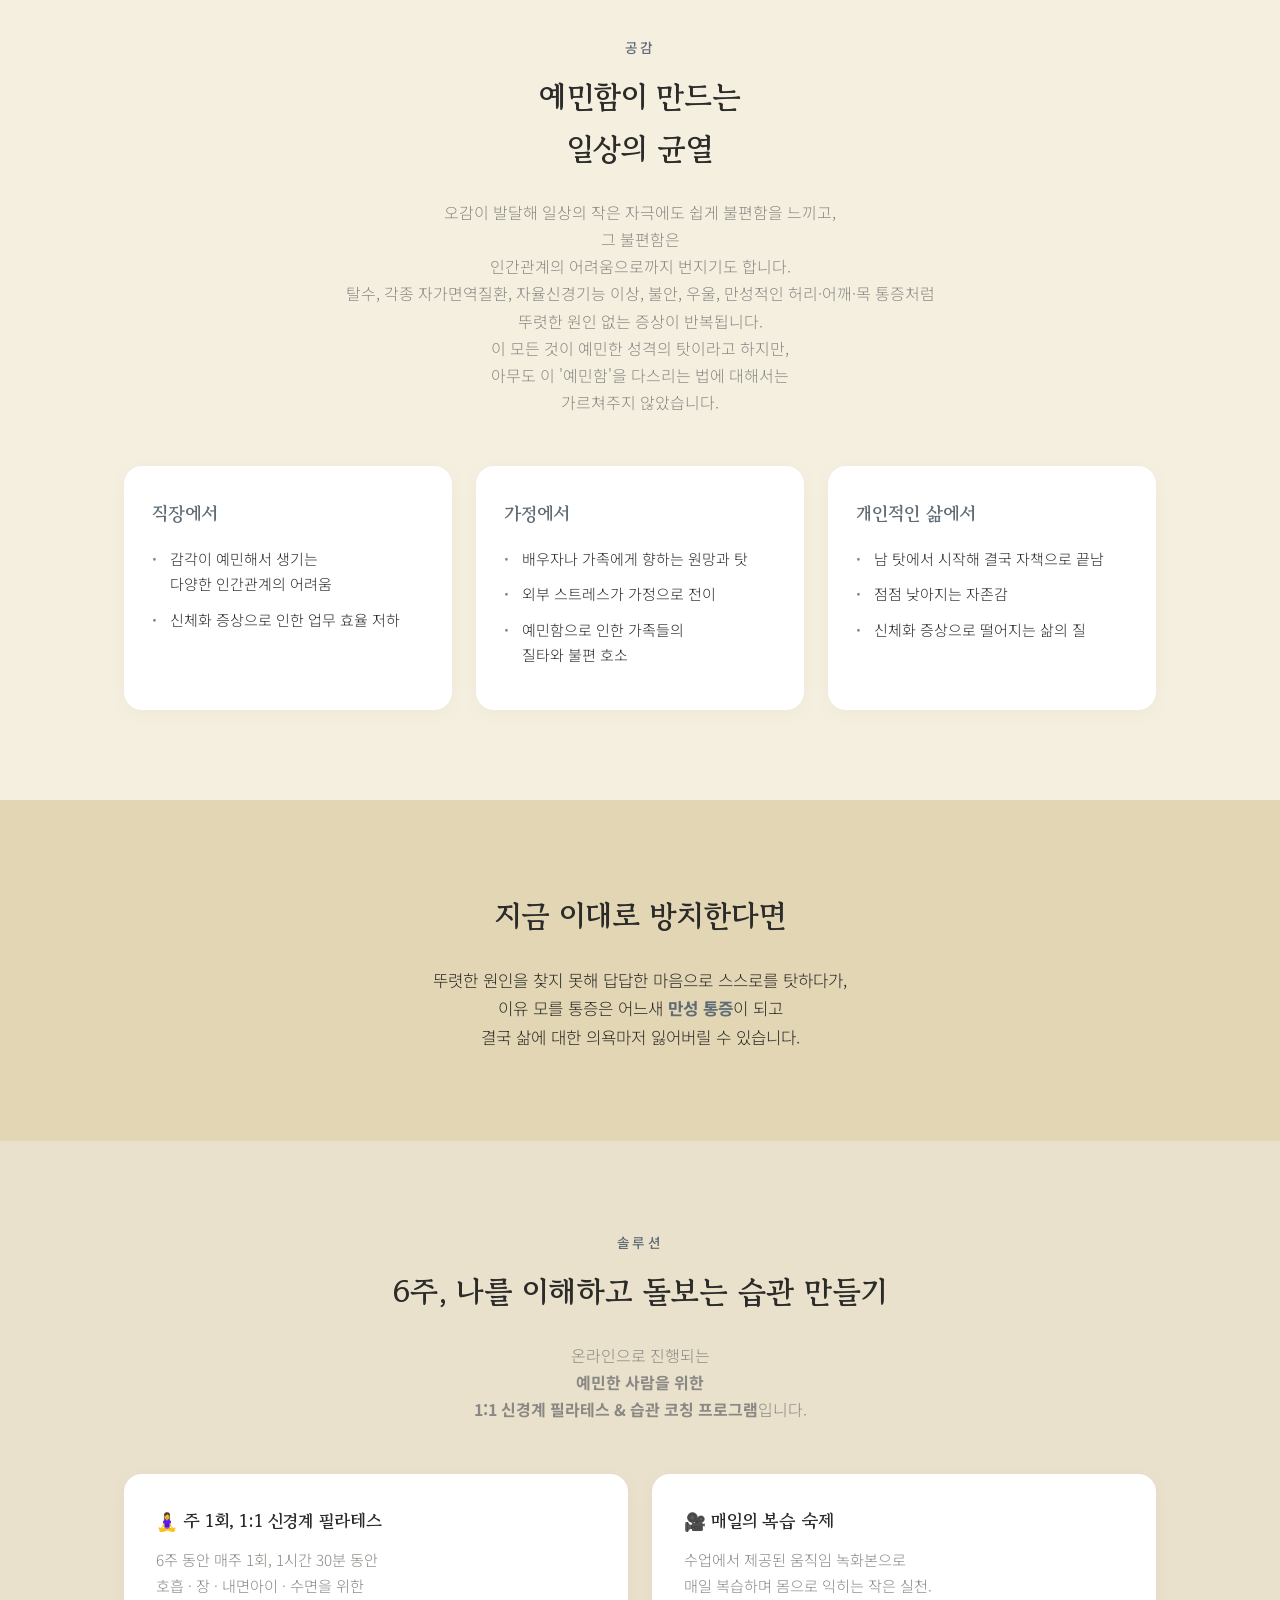
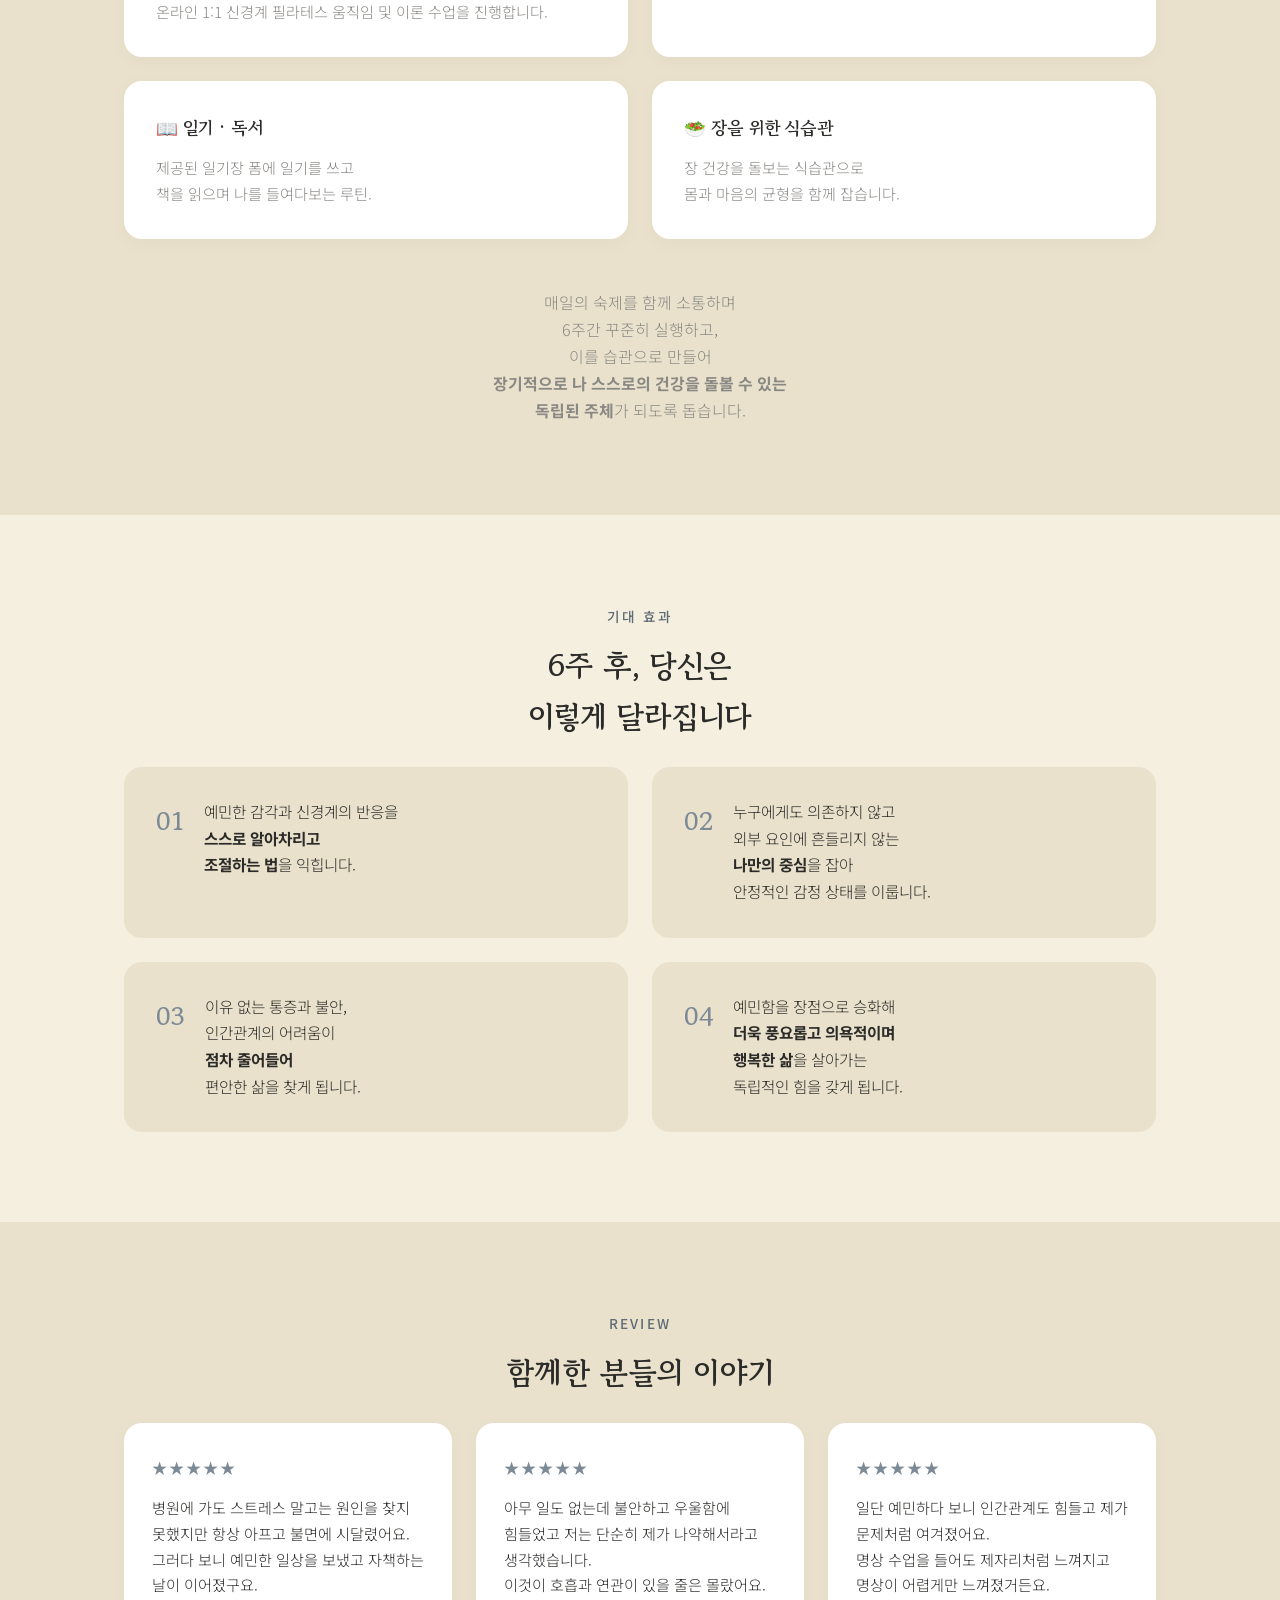
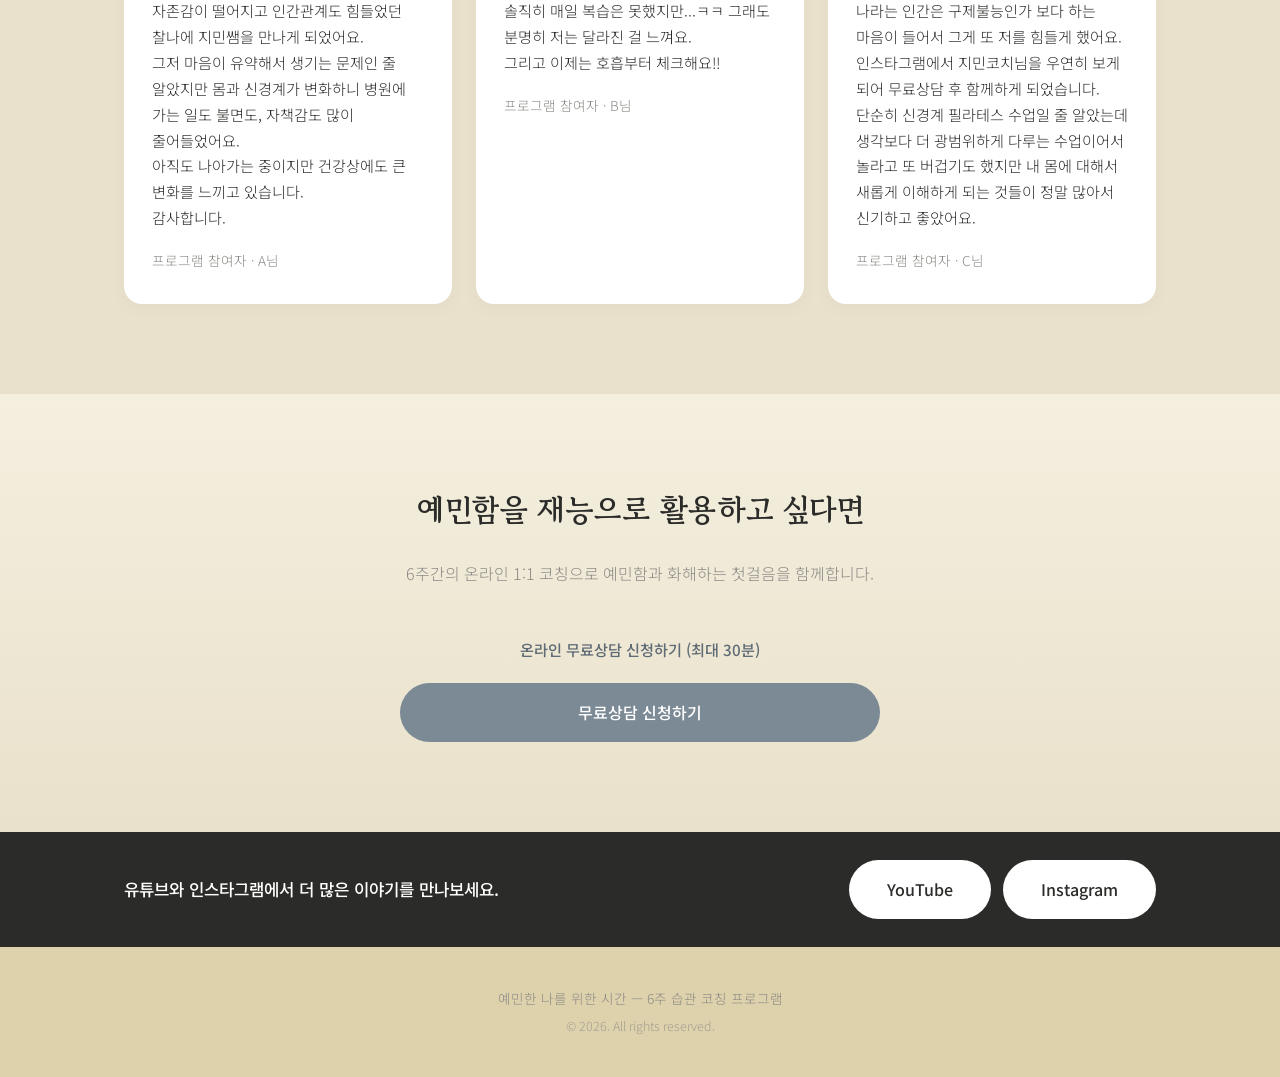
==== commit 5b9c3753: "모바일/데스크탑 줄바꿈 세부 조정 및 콘텐츠 수정 최종본" ====
--- a/programs/sensitive-time/index.html
+++ b/programs/sensitive-time/index.html
@@ -37,9 +37,12 @@
         <span class="hero__title--accent">활용하도록 만드는 시간</span>
       </h1>
       <p class="hero__desc">
-        이유 없는 통증과 불안, 흔들리는 인간관계까지 모두 예민한 성격 탓이라고 생각했던 당신에게.<br />
-        온라인 1:1 신경계 필라테스와 체계적인 습관 바꾸기 코칭으로<br />
-        나를 이해하고 돌보는 법을 익혀 안정된 삶을 찾아주세요.
+        이유 없는 통증과 불안, 흔들리는 인간관계까지<br class="br-mobile" />
+        모두 예민한 성격 탓이라고 생각했던 당신에게.<br class="br-desktop" />
+        온라인 1:1 신경계 필라테스와<br class="br-mobile" />
+        체계적인 습관 바꾸기 코칭으로<br />
+        나를 이해하고 돌보는 법을 익혀<br />
+        안정된 삶을 찾아주세요.
       </p>
       <div class="hero__actions">
         <a href="#apply" class="btn btn--primary">무료상담 신청하기</a>
@@ -65,12 +68,14 @@
         </div>
         <div class="card">
           <div class="card__icon">🌧️</div>
-          <p>이유 없는 불안과 주변 사람을 있는 그대로<br />수용하지 못해 생기는 인간관계의 어려움이<br />모두 내 탓인 것 같아 힘든 사람</p>
-        </div>
-      </div>
-      <p class="section__sub">
-        그리고 이 모든 것을 해결하고, 나 자신을 이해하고 받아들여<br class="br-mobile" />
-        삶이 한결 편안해지길 바라는 당신을 위한 시간입니다.
+          <p>이유 없는 불안과<br />주변 사람을 있는 그대로 수용하지 못해<br />생기는 인간관계의 어려움이<br />모두 내 탓인 것 같아 힘든 사람</p>
+        </div>
+      </div>
+      <p class="section__sub">
+        그리고 이 모든 것을 해결하고,<br class="br-mobile" />
+        나 자신을 이해하고 받아들여<br class="br-mobile" />
+        삶이 한결 편안해지길 바라는<br />
+        당신을 위한 시간입니다.
       </p>
     </div>
   </section>
@@ -79,21 +84,24 @@
   <section id="problem" class="section">
     <div class="container">
       <p class="section__label">공감</p>
-      <h2 class="section__title">예민함이 만드는 일상의 균열</h2>
-      <p class="section__sub">
-        오감이 발달해 일상의 작은 자극에도 쉽게 불편함을 느끼고,<br />
-        그 불편함은 인간관계의 어려움으로까지 번지기도 합니다.<br />
+      <h2 class="section__title">예민함이 만드는<br />일상의 균열</h2>
+      <p class="section__sub">
+        오감이 발달해 일상의 작은 자극에도 쉽게<br class="br-mobile" />
+        불편함을 느끼고,<br class="br-desktop" />
+        그 불편함은<br />
+        인간관계의 어려움으로까지 번지기도 합니다.<br />
         탈수, 각종 자가면역질환, 자율신경기능 이상, 불안, 우울, 만성적인 허리·어깨·목 통증처럼<br />
         뚜렷한 원인 없는 증상이 반복됩니다.<br />
         이 모든 것이 예민한 성격의 탓이라고 하지만,<br />
-        아무도 이 '예민함'을 다스리는 법에 대해서는 가르쳐주지 않았습니다.
+        아무도 이 '예민함'을 다스리는 법에 대해서는<br />
+        가르쳐주지 않았습니다.
       </p>
 
       <div class="grid grid--3">
         <div class="problem-card">
           <h3>직장에서</h3>
           <ul>
-            <li>감각이 예민해서 생기는 다양한 인간관계 어려움</li>
+            <li>감각이 예민해서 생기는<br />다양한 인간관계의 어려움</li>
             <li>신체화 증상으로 인한 업무 효율 저하</li>
           </ul>
         </div>
@@ -102,7 +110,7 @@
           <ul>
             <li>배우자나 가족에게 향하는 원망과 탓</li>
             <li>외부 스트레스가 가정으로 전이</li>
-            <li>예민함으로 인한 가족들의 질타와 불편 호소</li>
+            <li>예민함으로 인한 가족들의<br />질타와 불편 호소</li>
           </ul>
         </div>
         <div class="problem-card">
@@ -124,7 +132,8 @@
         지금 이대로 방치한다면
       </h2>
       <p class="warning__text">
-        뚜렷한 원인을 찾지 못해 답답한 마음으로 스스로를 탓하다가,<br />
+        뚜렷한 원인을 찾지 못해<br class="br-mobile" />
+        답답한 마음으로 스스로를 탓하다가,<br />
         이유 모를 통증은 어느새 <strong>만성 통증</strong>이 되고<br />
         결국 삶에 대한 의욕마저 잃어버릴 수 있습니다.
       </p>
@@ -137,13 +146,15 @@
       <p class="section__label">솔루션</p>
       <h2 class="section__title">6주, 나를 이해하고 돌보는 습관 만들기</h2>
       <p class="section__sub">
-        온라인으로 진행되는 <strong>예민한 사람을 위한 1:1 신경계 필라테스 &amp; 습관 코칭 프로그램</strong>입니다.
+        온라인으로 진행되는<br />
+        <strong>예민한 사람을 위한<br />
+        1:1 신경계 필라테스 &amp; 습관 코칭 프로그램</strong>입니다.
       </p>
 
       <div class="grid grid--2">
         <div class="solution-card">
           <h3>🧘‍♀️ 주 1회, 1:1 신경계 필라테스</h3>
-          <p>6주 동안 매주 1회, 1시간 30분 동안<br />호흡 · 장 · 내면아이 · 수면을 위한<br />온라인 1:1 신경계 필라테스 수업을 진행합니다.</p>
+          <p>6주 동안 매주 1회, 1시간 30분 동안<br />호흡 · 장 · 내면아이 · 수면을 위한<br />온라인 1:1 신경계 필라테스 움직임 및 이론 수업을 진행합니다.</p>
         </div>
         <div class="solution-card">
           <h3>🎥 매일의 복습 숙제</h3>
@@ -160,8 +171,10 @@
       </div>
 
       <p class="section__sub">
-        매일의 숙제를 함께 소통하며 6주간 꾸준히 실행하고,<br />
-        이를 습관으로 만들어 <strong>장기적으로 나 스스로의 건강을 돌볼 수 있는<br />
+        매일의 숙제를 함께 소통하며<br />
+        6주간 꾸준히 실행하고,<br />
+        이를 습관으로 만들어<br />
+        <strong>장기적으로 나 스스로의 건강을 돌볼 수 있는<br />
         독립된 주체</strong>가 되도록 돕습니다.
       </p>
     </div>
@@ -171,23 +184,23 @@
   <section id="result" class="section">
     <div class="container">
       <p class="section__label">기대 효과</p>
-      <h2 class="section__title">6주 후, 당신은 이렇게 달라집니다</h2>
+      <h2 class="section__title">6주 후, 당신은<br />이렇게 달라집니다</h2>
       <div class="grid grid--2">
         <div class="result-card">
           <div class="result-card__num">01</div>
-          <p>예민한 감각과 신경계의 반응을 <strong>스스로 알아차리고 조절하는 법</strong>을 익힙니다.</p>
+          <p>예민한 감각과 신경계의 반응을<br class="br-desktop" /> <strong>스스로 알아차리고<br />조절하는 법</strong>을 익힙니다.</p>
         </div>
         <div class="result-card">
           <div class="result-card__num">02</div>
-          <p>누구에게도 의존하지 않고 외부 요인에 흔들리지 않는<br /><strong>나만의 중심</strong>을 잡아 안정적인 감정 상태를 이룹니다.</p>
+          <p>누구에게도 의존하지 않고<br />외부 요인에 흔들리지 않는<br /><strong>나만의 중심</strong>을 잡아<br />안정적인 감정 상태를 이룹니다.</p>
         </div>
         <div class="result-card">
           <div class="result-card__num">03</div>
-          <p>이유 없는 통증과 불안, 인간관계의 어려움이 <strong>점차 줄어들어</strong><br />편안한 삶을 찾게 됩니다.</p>
+          <p>이유 없는 통증과 불안,<br />인간관계의 어려움이<br /><strong>점차 줄어들어</strong><br />편안한 삶을 찾게 됩니다.</p>
         </div>
         <div class="result-card">
           <div class="result-card__num">04</div>
-          <p>예민함을 장점으로 승화해 <strong>더 풍요롭고 의욕적이며<br />행복한 삶</strong>을 살아가는 독립적인 힘을 갖게 됩니다.</p>
+          <p>예민함을 장점으로 승화해<br /><strong>더욱 풍요롭고 의욕적이며<br />행복한 삶</strong>을 살아가는<br />독립적인 힘을 갖게 됩니다.</p>
         </div>
       </div>
     </div>
--- a/programs/sensitive-time/style.css
+++ b/programs/sensitive-time/style.css
@@ -528,6 +528,10 @@
 }
 
 /* Responsive */
+.br-desktop {
+  display: inline;
+}
+
 .br-mobile {
   display: none;
 }
@@ -568,6 +572,10 @@
   .br-mobile {
     display: inline;
   }
+
+  .br-desktop {
+    display: none;
+  }
 }
 
 @media (max-width: 480px) {
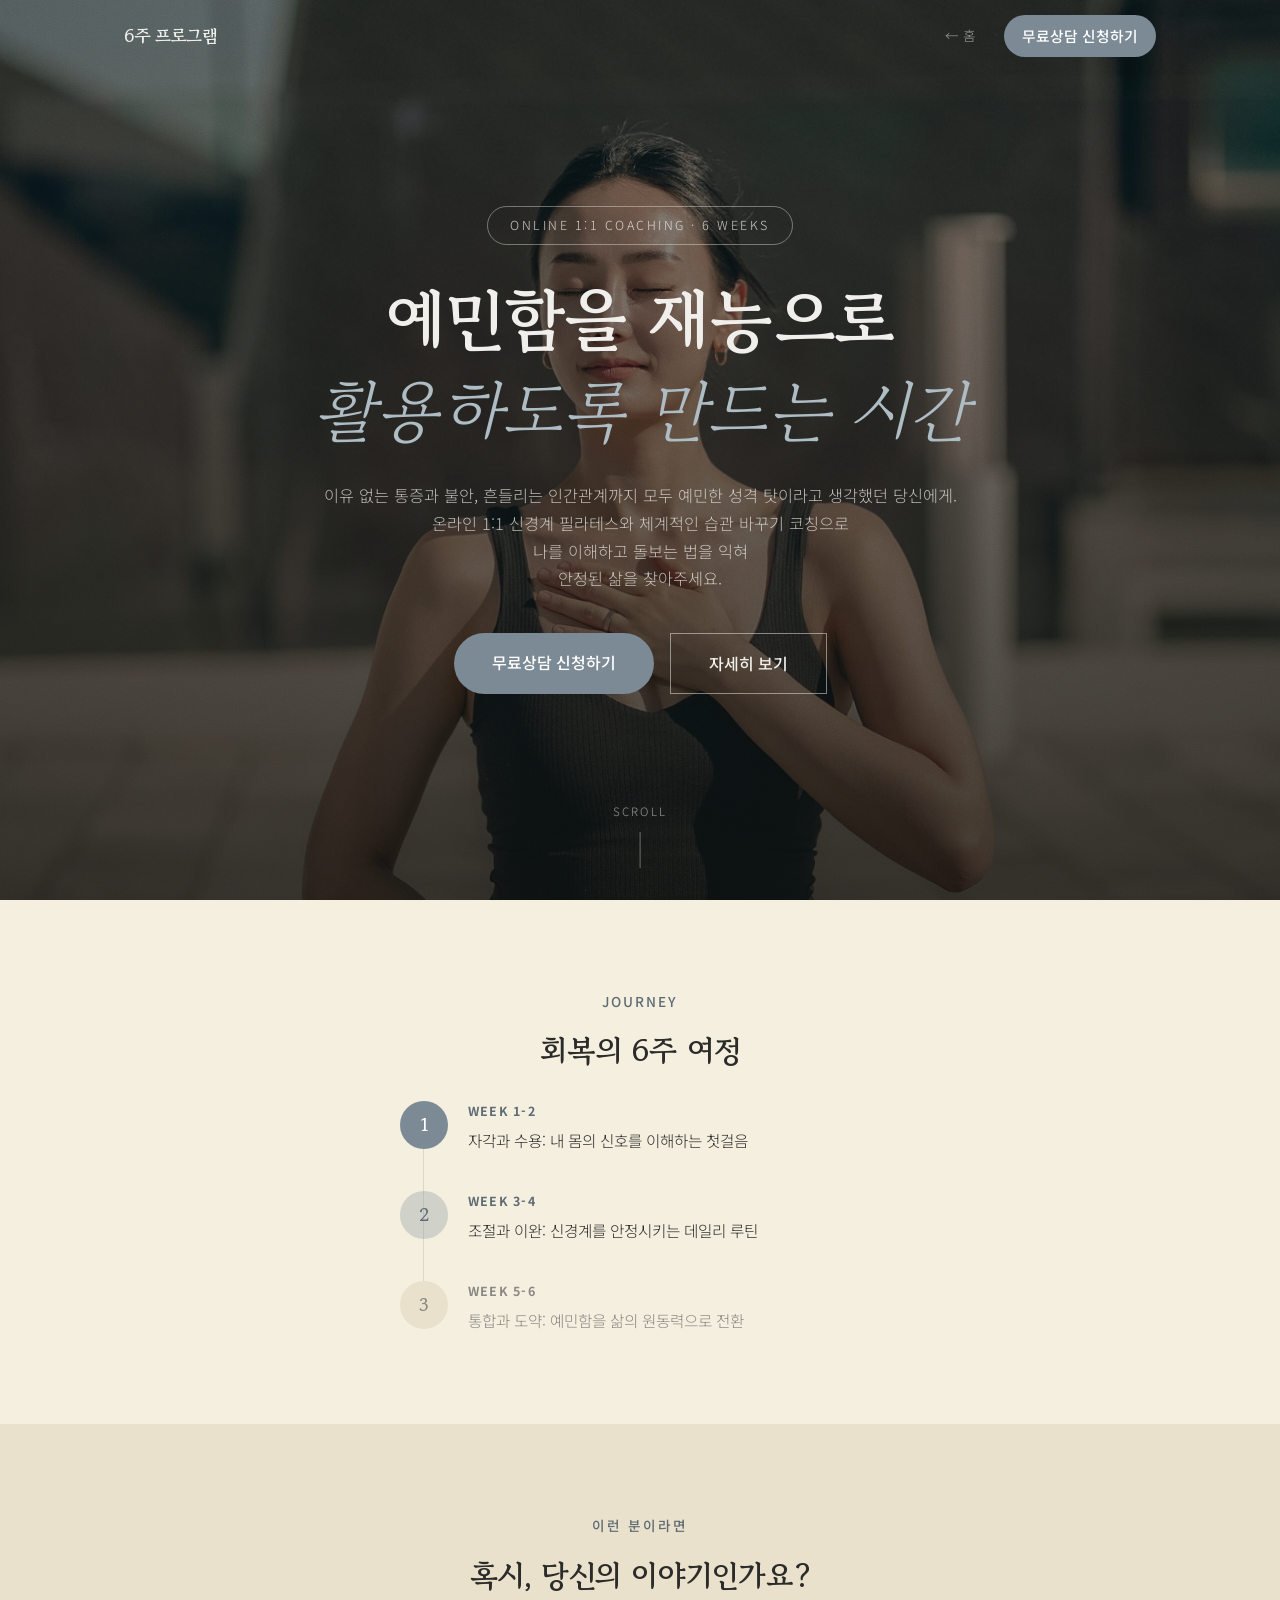
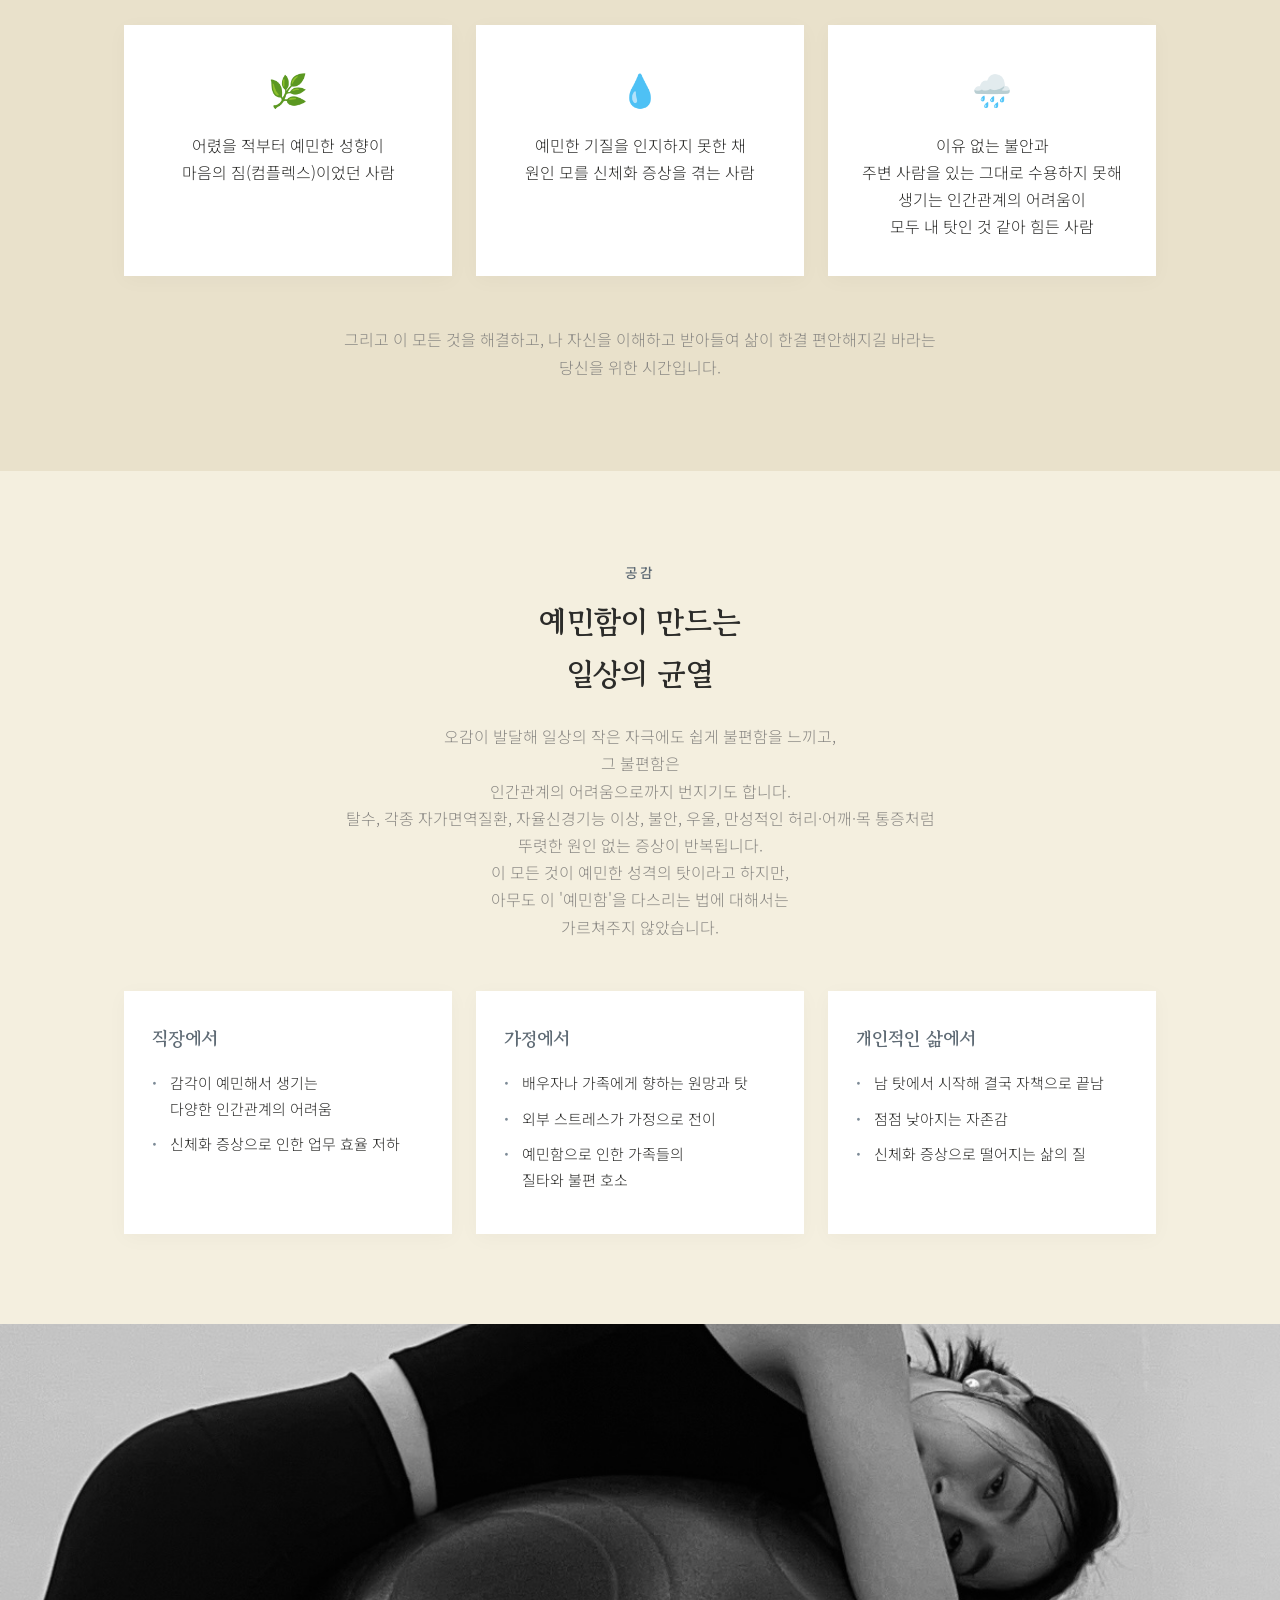
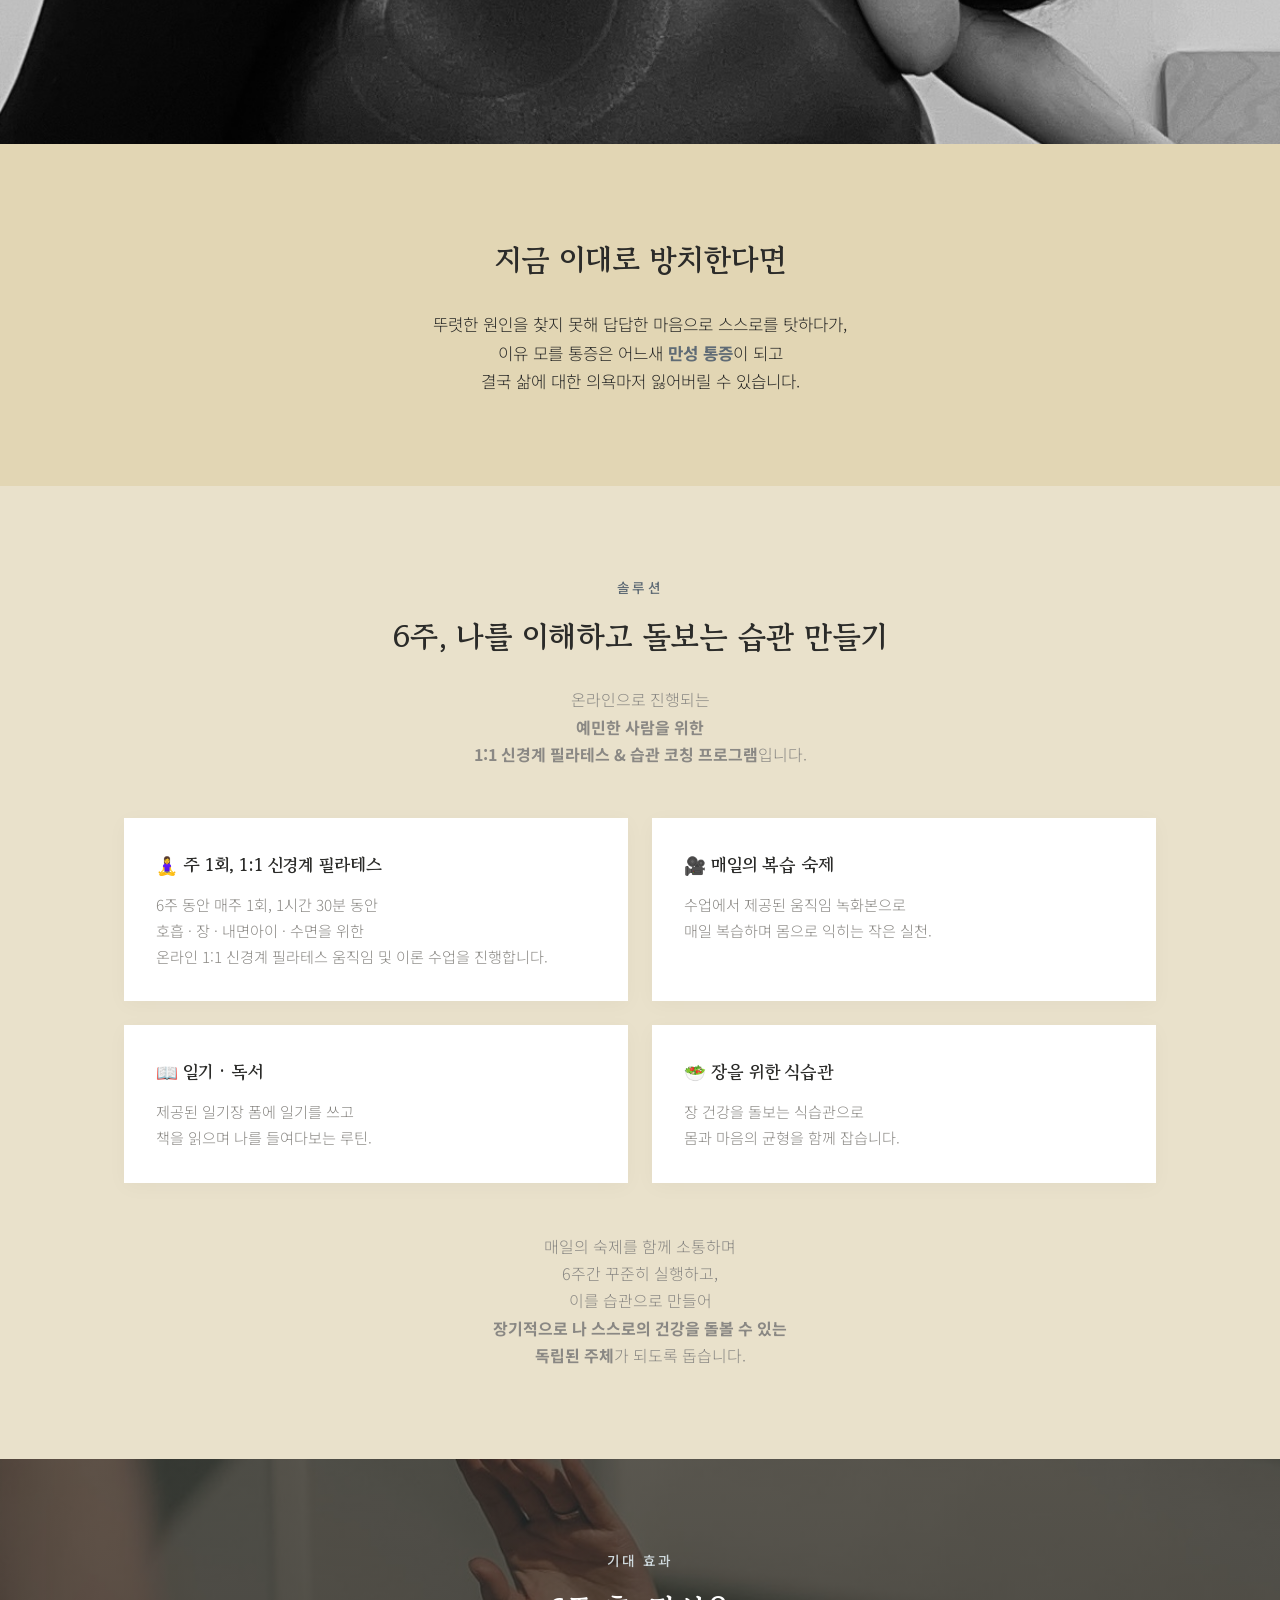
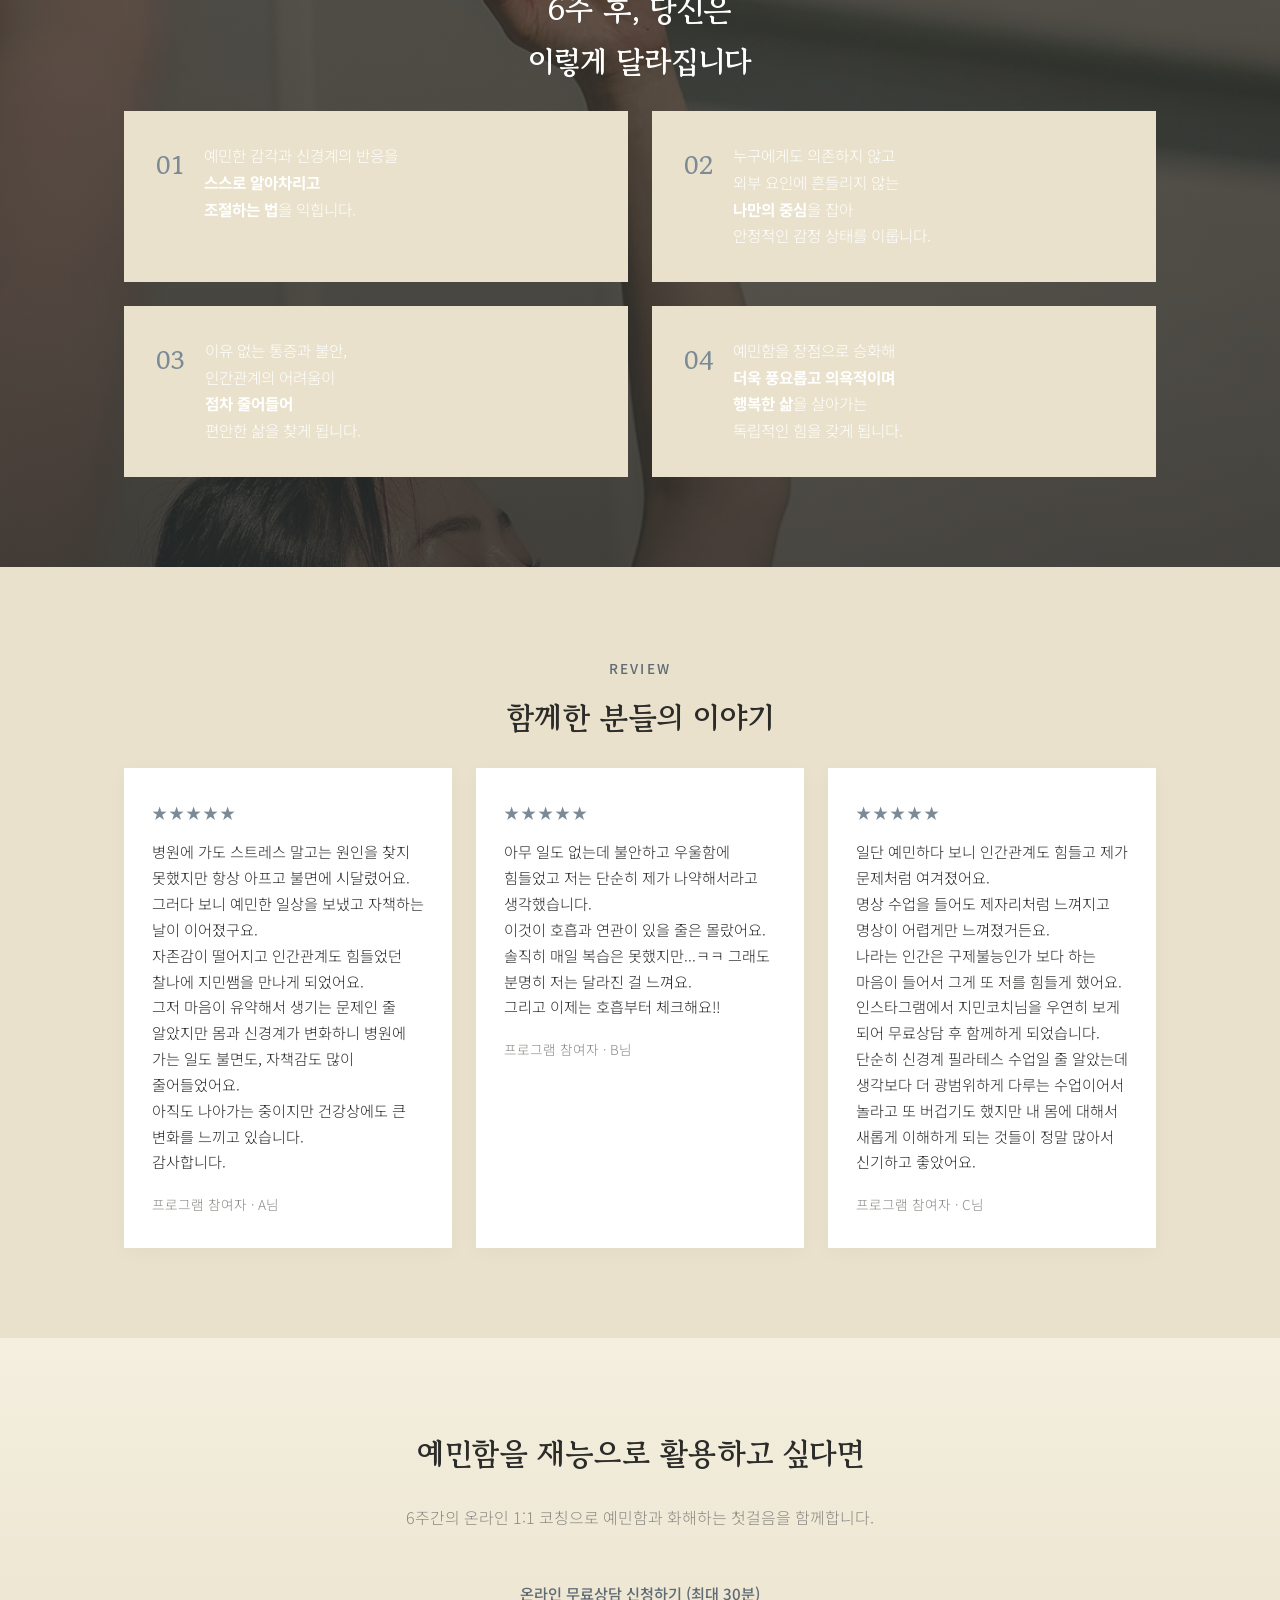
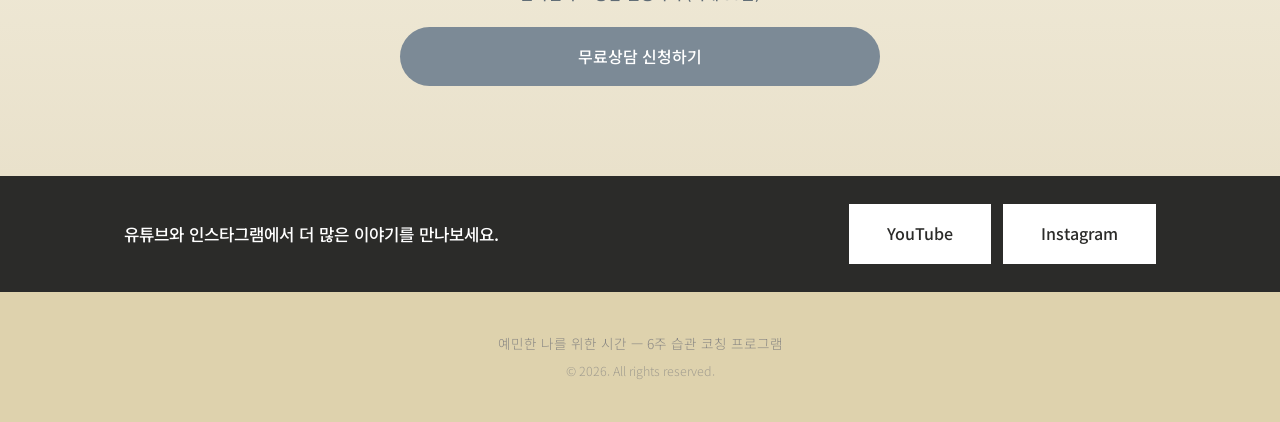
==== commit de87f33d: "사진 추가, 회복 6주 여정 타임라인, 각진 버튼/카드 디자인 적용 코치/프로그램 페이지에 실제 인물 사진 4장을 추가하고 인물 중심으로 크롭을 보정했다. 프로그램 상세 페이지에 " ====
--- a/programs/sensitive-time/index.html
+++ b/programs/sensitive-time/index.html
@@ -14,22 +14,22 @@
   <!-- Header -->
   <header class="header">
     <div class="container header__inner">
-      <div class="logo">예민한 나를 위한 시간</div>
+      <div class="logo">6주 프로그램</div>
       <nav class="nav">
-        <a href="../../index.html" class="nav__home">← 고민지민 홈</a>
+        <a href="../../index.html" class="nav__home">← 홈</a>
         <a href="#about">이런 분이라면</a>
         <a href="#problem">공감</a>
         <a href="#solution">솔루션</a>
         <a href="#result">기대 효과</a>
         <a href="#review">후기</a>
-        <a href="#apply" class="nav__cta">무료상담 신청하기</a>
+        <a href="#apply" class="nav__cta btn--apply">무료상담 신청하기</a>
       </nav>
     </div>
   </header>
 
   <!-- Hero -->
   <section class="hero">
-    <div class="hero__bg"></div>
+    <div class="hero__bg" style="--hero-bg-image: url('../../assets/images/program-hero-mood.jpg')"></div>
     <div class="container hero__inner">
       <p class="hero__badge">ONLINE 1:1 COACHING · 6 WEEKS</p>
       <h1 class="hero__title">
@@ -45,11 +45,42 @@
         안정된 삶을 찾아주세요.
       </p>
       <div class="hero__actions">
-        <a href="#apply" class="btn btn--primary">무료상담 신청하기</a>
+        <a href="#apply" class="btn btn--primary btn--apply">무료상담 신청하기</a>
         <a href="#about" class="btn btn--ghost">자세히 보기</a>
       </div>
     </div>
     <div class="hero__scroll">Scroll</div>
+  </section>
+
+  <!-- 회복 여정 -->
+  <section class="section">
+    <div class="container">
+      <p class="section__label">Journey</p>
+      <h2 class="section__title">회복의 6주 여정</h2>
+      <div class="journey">
+        <div class="journey__item">
+          <span class="journey__num">1</span>
+          <div class="journey__content">
+            <h4 class="journey__week">Week 1-2</h4>
+            <p>자각과 수용: 내 몸의 신호를 이해하는 첫걸음</p>
+          </div>
+        </div>
+        <div class="journey__item">
+          <span class="journey__num">2</span>
+          <div class="journey__content">
+            <h4 class="journey__week">Week 3-4</h4>
+            <p>조절과 이완: 신경계를 안정시키는 데일리 루틴</p>
+          </div>
+        </div>
+        <div class="journey__item">
+          <span class="journey__num">3</span>
+          <div class="journey__content">
+            <h4 class="journey__week">Week 5-6</h4>
+            <p>통합과 도약: 예민함을 삶의 원동력으로 전환</p>
+          </div>
+        </div>
+      </div>
+    </div>
   </section>
 
   <!-- 타겟 고객 -->
@@ -125,6 +156,11 @@
     </div>
   </section>
 
+  <!-- 무드 사진 -->
+  <section class="mood-photo">
+    <img src="../../assets/images/program-card-pilatesball.jpg" alt="필라테스 볼 위에 엎드린 모습" />
+  </section>
+
   <!-- 최악의 상황 -->
   <section class="section section--warning">
     <div class="container">
@@ -181,7 +217,7 @@
   </section>
 
   <!-- 결과 -->
-  <section id="result" class="section">
+  <section id="result" class="section section--photo" style="--section-bg-image: url('../../assets/images/mood-stretch-profile.jpg')">
     <div class="container">
       <p class="section__label">기대 효과</p>
       <h2 class="section__title">6주 후, 당신은<br />이렇게 달라집니다</h2>
@@ -264,7 +300,7 @@
       <p class="apply-form__label">온라인 무료상담 신청하기 (최대 30분)</p>
 
       <div class="apply-form">
-        <a href="https://forms.gle/HXwaWo4MvKSpgXP17" target="_blank" rel="noopener" class="btn btn--primary btn--block">무료상담 신청하기</a>
+        <a href="https://forms.gle/HXwaWo4MvKSpgXP17" target="_blank" rel="noopener" class="btn btn--primary btn--block btn--apply">무료상담 신청하기</a>
       </div>
     </div>
   </section>
--- a/programs/sensitive-time/style.css
+++ b/programs/sensitive-time/style.css
@@ -74,6 +74,7 @@
   justify-content: space-between;
   align-items: center;
   height: 72px;
+  gap: 12px;
 }
 
 .logo {
@@ -83,6 +84,10 @@
   letter-spacing: -0.02em;
   color: #f0efeb;
   transition: color 0.3s ease;
+  min-width: 0;
+  overflow: hidden;
+  text-overflow: ellipsis;
+  white-space: nowrap;
 }
 
 .header--scrolled .logo {
@@ -92,10 +97,15 @@
 .nav {
   display: flex;
   align-items: center;
-  gap: 28px;
-  font-size: 0.92rem;
+  gap: 14px;
+  font-size: 0.82rem;
   color: rgba(240, 239, 235, 0.8);
   transition: color 0.3s ease;
+  flex-shrink: 0;
+}
+
+.nav a:not(.nav__cta):not(.nav__home) {
+  display: none;
 }
 
 .header--scrolled .nav {
@@ -109,13 +119,14 @@
 .nav__home {
   opacity: 0.75;
   font-size: 0.85rem;
+  white-space: nowrap;
 }
 
 .nav__cta {
   background-color: var(--color-primary);
   color: #fff !important;
   padding: 8px 18px;
-  border-radius: 999px;
+  border-radius: 0;
   font-weight: 500;
 }
 
@@ -134,16 +145,18 @@
   text-align: center;
   color: #f0efeb;
   overflow: hidden;
-  padding: 0 24px;
+  padding: 70px 0 60px;
 }
 
 .hero__bg {
   position: absolute;
   inset: 0;
   z-index: -2;
-  background:
+  background-image:
     linear-gradient(180deg, rgba(15, 14, 12, 0.45) 0%, rgba(15, 14, 12, 0.78) 100%),
-    radial-gradient(circle at 25% 25%, #4a4a48 0%, #262625 55%, #121212 100%);
+    var(--hero-bg-image, radial-gradient(circle at 25% 25%, #4a4a48 0%, #262625 55%, #121212 100%));
+  background-size: cover;
+  background-position: center 25%;
 }
 
 .hero__bg::after {
@@ -177,7 +190,7 @@
 }
 
 .hero__title {
-  font-size: clamp(2.4rem, 6vw, 4.2rem);
+  font-size: 1.9rem;
   line-height: 1.35;
   margin-bottom: 28px;
   letter-spacing: -0.01em;
@@ -238,7 +251,7 @@
 .btn {
   display: inline-block;
   padding: 16px 38px;
-  border-radius: 999px;
+  border-radius: 0;
   font-size: 1rem;
   font-weight: 500;
   transition: all 0.2s ease;
@@ -272,9 +285,13 @@
   text-align: center;
 }
 
+.btn--apply {
+  border-radius: 999px;
+}
+
 /* Sections */
 .section {
-  padding: 90px 0;
+  padding: 60px 0;
 }
 
 .section--alt {
@@ -314,6 +331,79 @@
   margin-top: 50px;
 }
 
+/* 회복 여정 타임라인 */
+.journey {
+  position: relative;
+  display: flex;
+  flex-direction: column;
+  gap: 36px;
+  max-width: 480px;
+  margin: 0 auto;
+}
+
+.journey::before {
+  content: '';
+  position: absolute;
+  left: 23px;
+  top: 24px;
+  bottom: 24px;
+  width: 1px;
+  background-color: rgba(43, 43, 41, 0.12);
+  z-index: 0;
+}
+
+.journey__item {
+  position: relative;
+  z-index: 1;
+  display: flex;
+  gap: 20px;
+  align-items: flex-start;
+}
+
+.journey__num {
+  flex-shrink: 0;
+  width: 48px;
+  height: 48px;
+  border-radius: 50%;
+  display: flex;
+  align-items: center;
+  justify-content: center;
+  font-family: 'Gowun Batang', serif;
+  font-weight: 700;
+  font-size: 1.1rem;
+  background-color: var(--color-primary);
+  color: #fff;
+}
+
+.journey__item:nth-child(2) .journey__num {
+  background-color: rgba(124, 138, 150, 0.3);
+  color: var(--color-primary-dark);
+}
+
+.journey__item:nth-child(3) .journey__num {
+  background-color: var(--color-bg-alt);
+  color: var(--color-text-light);
+}
+
+.journey__item:nth-child(3) .journey__week,
+.journey__item:nth-child(3) .journey__content p {
+  color: var(--color-text-light);
+}
+
+.journey__week {
+  font-size: 0.78rem;
+  font-weight: 700;
+  letter-spacing: 0.1em;
+  text-transform: uppercase;
+  color: var(--color-primary-dark);
+  margin-bottom: 6px;
+}
+
+.journey__content p {
+  font-size: 0.98rem;
+  color: var(--color-text);
+}
+
 /* Grid & Cards */
 .grid {
   display: grid;
@@ -321,17 +411,14 @@
   margin-bottom: 0;
 }
 
-.grid--3 {
-  grid-template-columns: repeat(3, 1fr);
-}
-
+.grid--3,
 .grid--2 {
-  grid-template-columns: repeat(2, 1fr);
+  grid-template-columns: 1fr;
 }
 
 .card {
   background-color: var(--color-card-bg);
-  border-radius: var(--radius);
+  border-radius: 0;
   padding: 36px 24px;
   text-align: center;
   box-shadow: 0 4px 20px rgba(0, 0, 0, 0.03);
@@ -344,7 +431,7 @@
 
 .problem-card {
   background-color: var(--color-card-bg);
-  border-radius: var(--radius);
+  border-radius: 0;
   padding: 32px 28px;
   box-shadow: 0 4px 20px rgba(0, 0, 0, 0.03);
 }
@@ -373,7 +460,7 @@
 
 .solution-card {
   background-color: var(--color-card-bg);
-  border-radius: var(--radius);
+  border-radius: 0;
   padding: 32px;
   box-shadow: 0 4px 20px rgba(0, 0, 0, 0.03);
 }
@@ -408,7 +495,7 @@
 /* Result cards */
 .result-card {
   background-color: var(--color-bg-alt);
-  border-radius: var(--radius);
+  border-radius: 0;
   padding: 32px;
   display: flex;
   gap: 20px;
@@ -430,7 +517,7 @@
 /* Review cards */
 .review-card {
   background-color: var(--color-card-bg);
-  border-radius: var(--radius);
+  border-radius: 0;
   padding: 32px 28px;
   box-shadow: 0 4px 20px rgba(0, 0, 0, 0.03);
 }
@@ -483,8 +570,9 @@
 
 .banner__inner {
   display: flex;
+  flex-direction: column;
   align-items: center;
-  justify-content: space-between;
+  text-align: center;
   flex-wrap: wrap;
   gap: 18px;
 }
@@ -499,6 +587,7 @@
   display: flex;
   gap: 12px;
   flex-wrap: wrap;
+  justify-content: center;
 }
 
 .btn--banner {
@@ -512,6 +601,44 @@
   transform: translateY(-2px);
 }
 
+/* Mood photo */
+.mood-photo {
+  height: 280px;
+  overflow: hidden;
+}
+
+.mood-photo img {
+  width: 100%;
+  height: 100%;
+  object-fit: cover;
+  object-position: center 65%;
+}
+
+@media (min-width: 769px) {
+  .mood-photo {
+    height: 420px;
+  }
+}
+
+/* 배경 사진이 있는 섹션 (기대 효과) */
+.section--photo {
+  position: relative;
+  background-image:
+    linear-gradient(180deg, rgba(43, 43, 41, 0.6) 0%, rgba(43, 43, 41, 0.82) 100%),
+    var(--section-bg-image);
+  background-size: cover;
+  background-position: center top;
+  color: #fff;
+}
+
+.section--photo .section__label {
+  color: #cfd9dd;
+}
+
+.section--photo .section__title {
+  color: #fff;
+}
+
 /* Footer */
 .footer {
   background-color: #ded2ad;
@@ -527,59 +654,63 @@
   opacity: 0.7;
 }
 
-/* Responsive */
+/* Responsive base = mobile. 481px+ : 작은 화면에서 메뉴 노출. 769px+ : 데스크탑 확장 */
 .br-desktop {
+  display: none;
+}
+
+.br-mobile {
   display: inline;
 }
 
-.br-mobile {
-  display: none;
-}
-
-@media (max-width: 768px) {
+@media (min-width: 481px) {
+  .nav a:not(.nav__cta) {
+    display: inline;
+  }
+}
+
+@media (min-width: 769px) {
   .nav {
-    gap: 14px;
-    font-size: 0.82rem;
+    gap: 28px;
+    font-size: 0.92rem;
   }
 
   .hero {
-    padding: 70px 0 60px;
+    padding: 0 24px;
   }
 
   .hero__title {
-    font-size: 1.9rem;
+    font-size: clamp(2.4rem, 6vw, 4.2rem);
   }
 
   .section {
-    padding: 60px 0;
-  }
-
-  .grid--3,
+    padding: 90px 0;
+  }
+
+  .grid--3 {
+    grid-template-columns: repeat(3, 1fr);
+  }
+
   .grid--2 {
-    grid-template-columns: 1fr;
+    grid-template-columns: repeat(2, 1fr);
   }
 
   .banner__inner {
-    flex-direction: column;
+    flex-direction: row;
     align-items: center;
-    text-align: center;
+    text-align: left;
+    justify-content: space-between;
   }
 
   .banner__links {
-    justify-content: center;
+    justify-content: flex-start;
   }
 
   .br-mobile {
+    display: none;
+  }
+
+  .br-desktop {
     display: inline;
   }
-
-  .br-desktop {
-    display: none;
-  }
-}
-
-@media (max-width: 480px) {
-  .nav a:not(.nav__cta) {
-    display: none;
-  }
-}
+}
